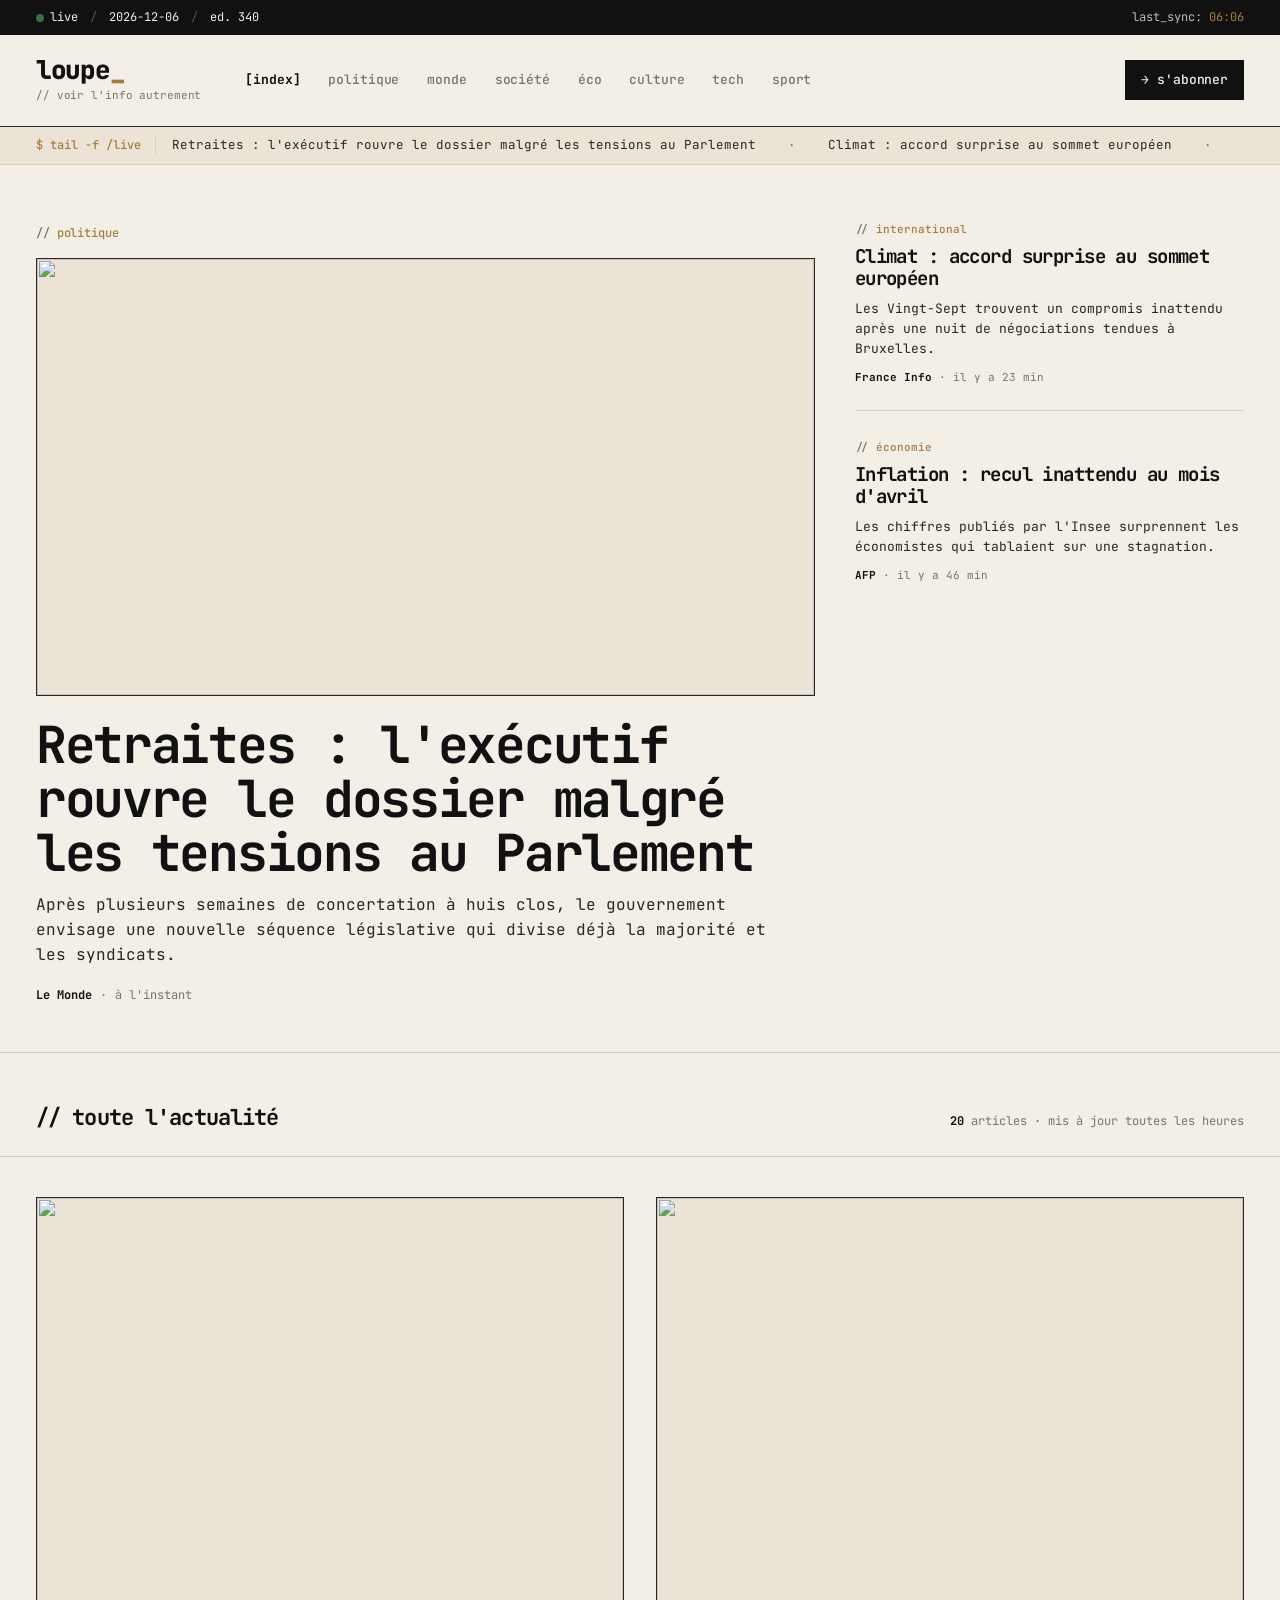
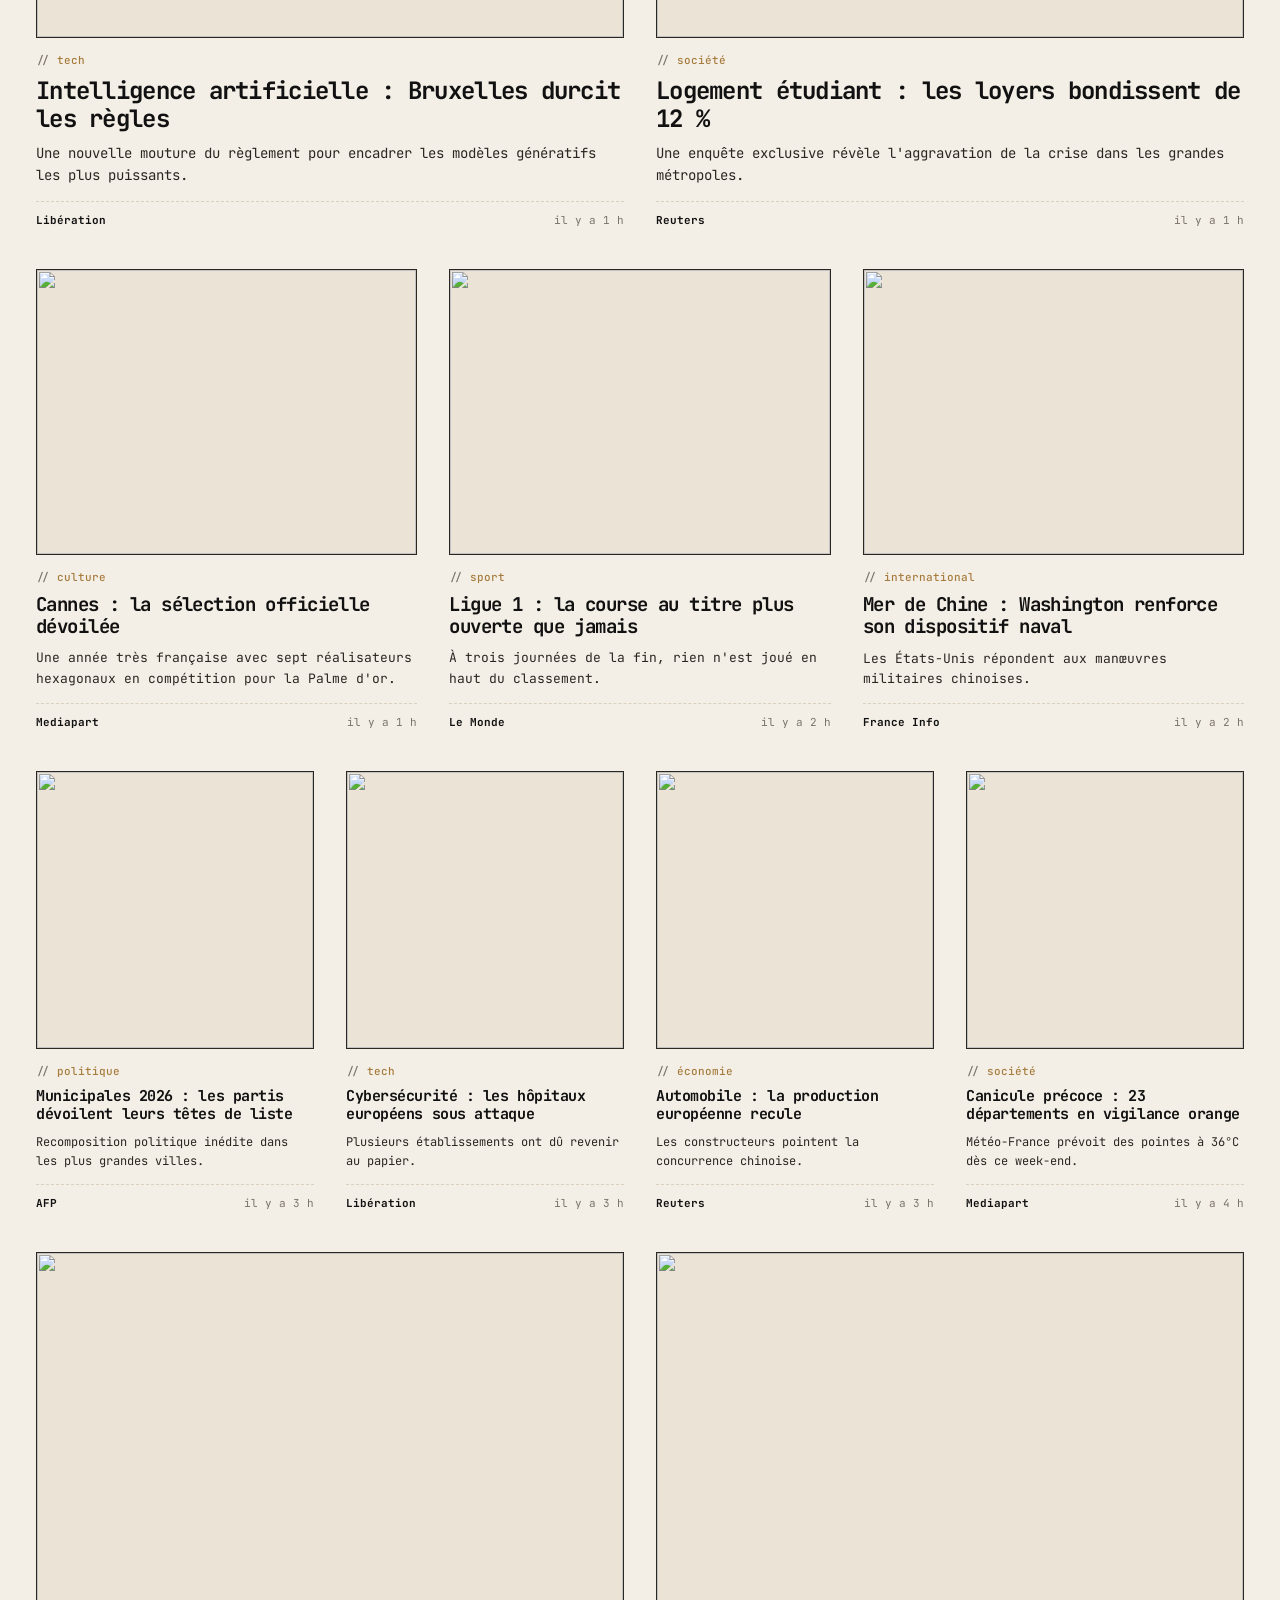
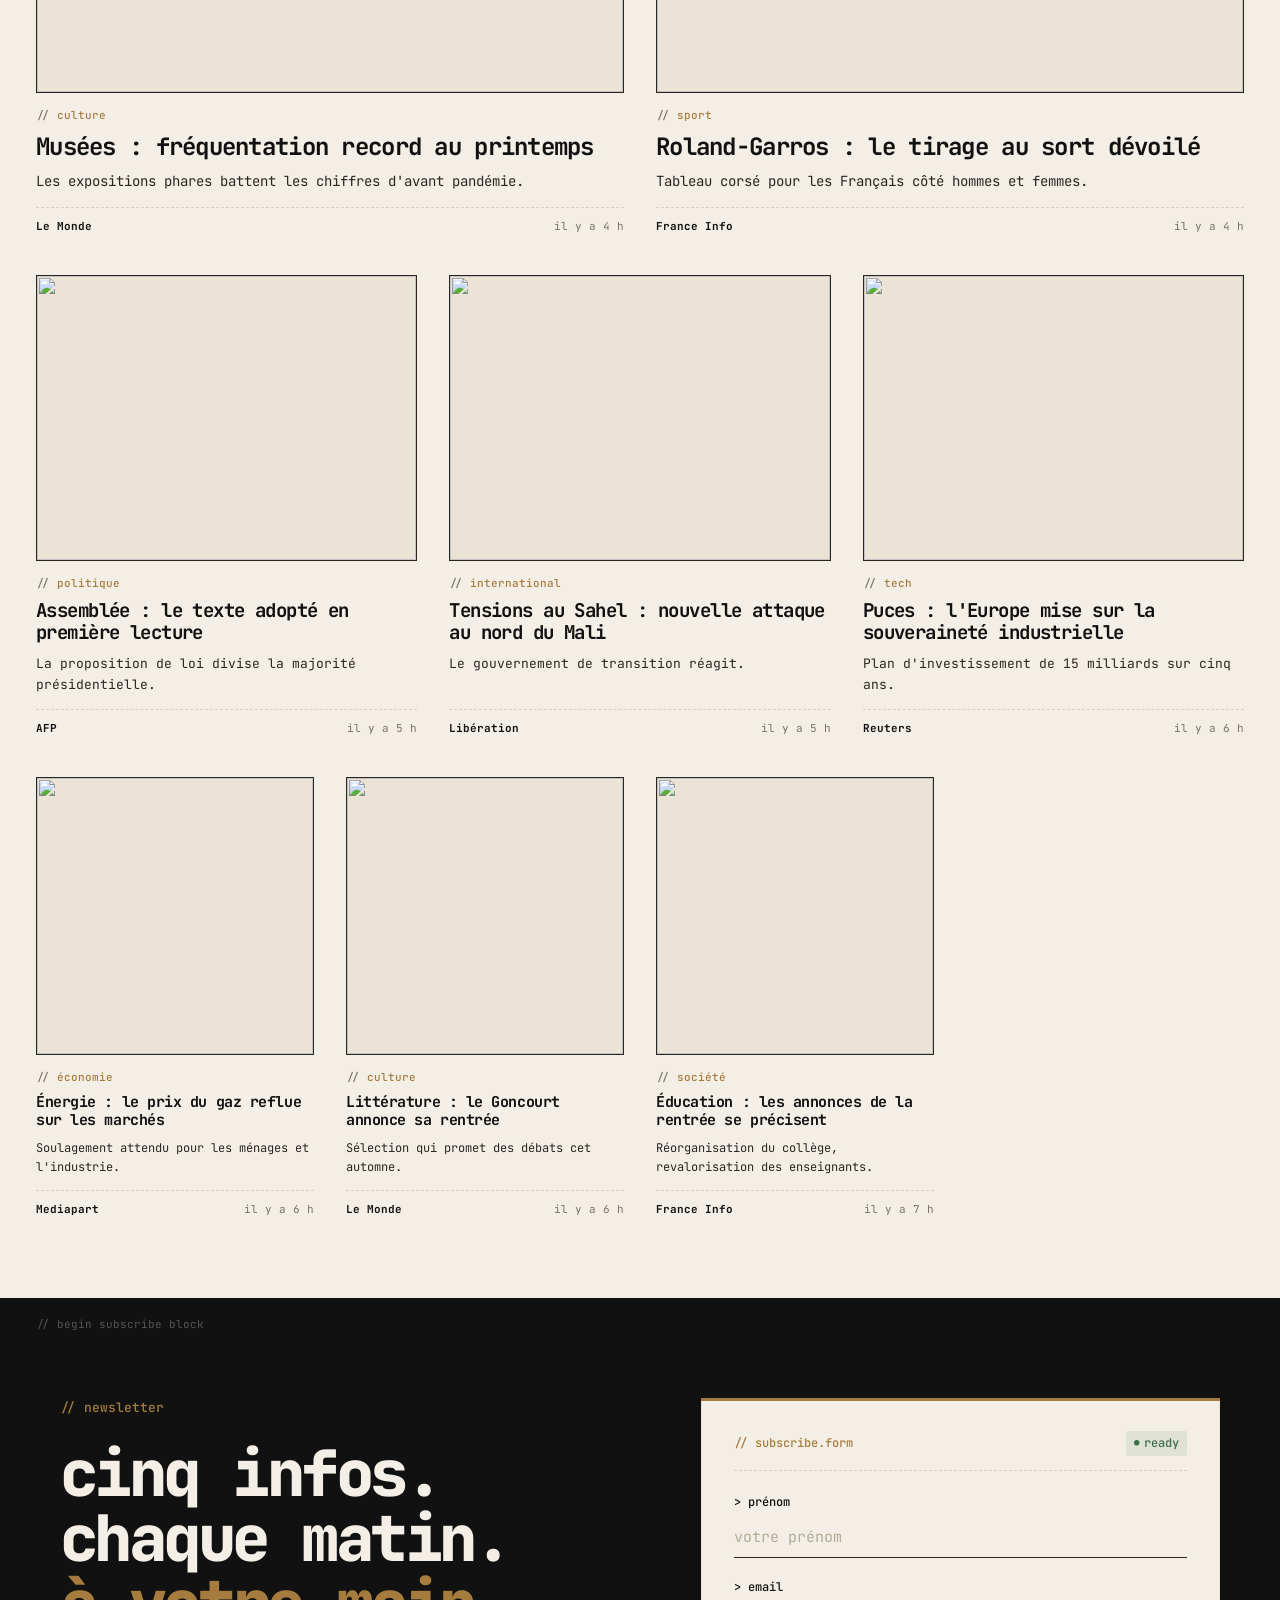
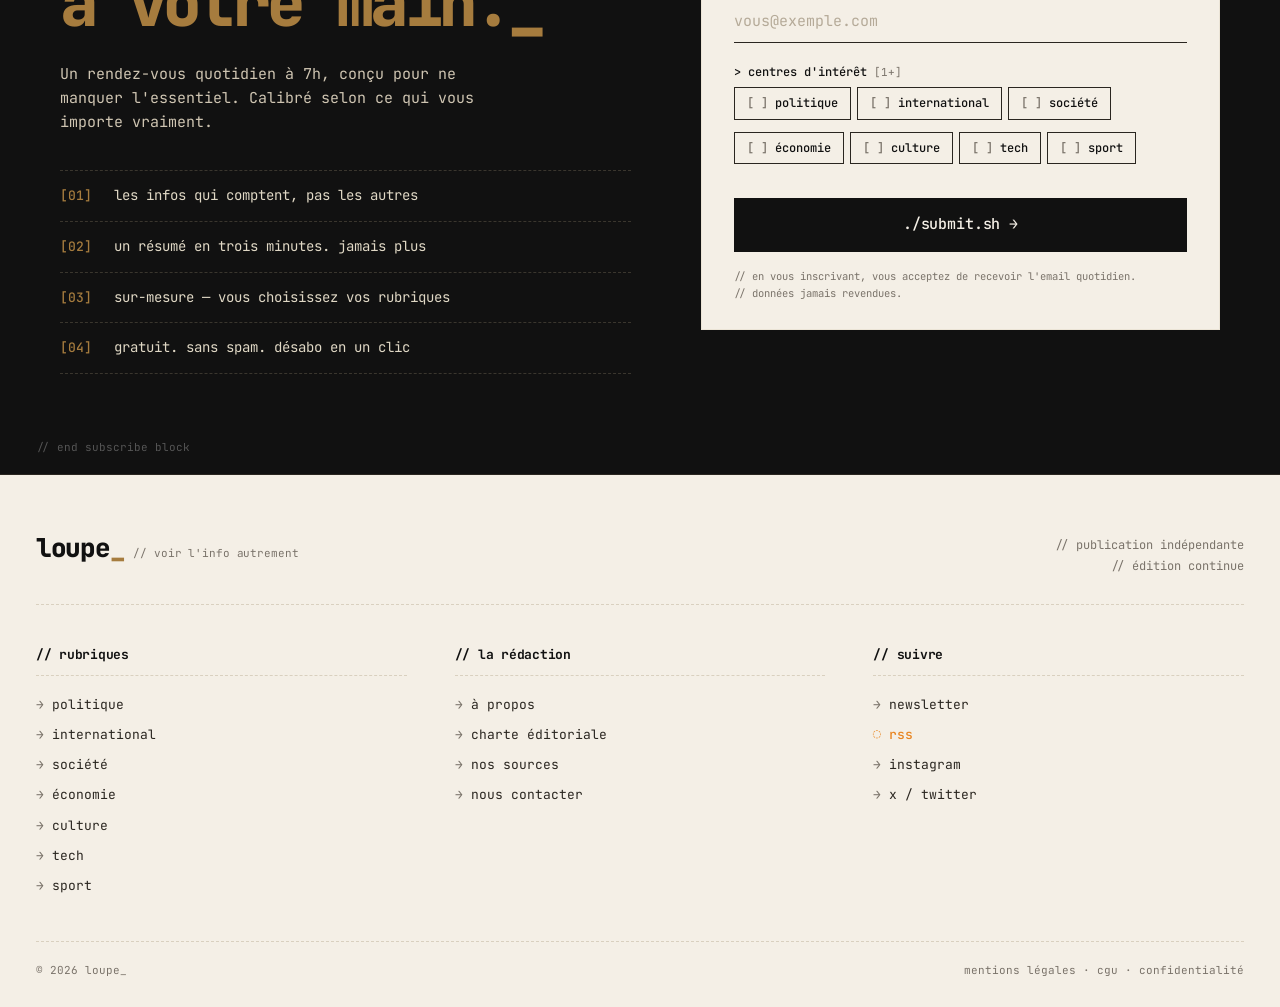
==== site/index.html @ 99483ba1 "premier commit" ====
<!DOCTYPE html>
<html lang="fr">
<head>
<meta charset="UTF-8" />
<meta name="viewport" content="width=device-width, initial-scale=1.0" />
<title>loupe — voir l'info autrement</title>
<meta name="description" content="Loupe. Voir l'info autrement. Cinq infos chaque matin à 7h." />

<link rel="preconnect" href="https://fonts.googleapis.com">
<link rel="preconnect" href="https://fonts.gstatic.com" crossorigin>
<link href="https://fonts.googleapis.com/css2?family=JetBrains+Mono:ital,wght@0,400;0,500;0,700;0,800;1,400;1,500&display=swap" rel="stylesheet">

<link rel="stylesheet" href="style.css" />
<link rel="alternate" type="application/rss+xml" title="Loupe — Flux RSS" href="feed.xml" />
</head>
<body>

<!-- ============ STATUS BAR ============ -->
<div class="status">
  <span class="status__item"><span class="dot dot--live"></span>live</span>
  <span class="status__sep">/</span>
  <span class="status__item" id="current-date">—</span>
  <span class="status__sep">/</span>
  <span class="status__item">ed. <span id="issue-num">—</span></span>
  <span class="status__spacer"></span>
  <span class="status__item status__item--mono">last_sync: <span id="last-update">—</span></span>
</div>

<!-- ============ HEADER ============ -->
<header class="nav">
  <a href="#" class="brand">
    <span class="brand__name">loupe<span class="brand__cursor">_</span></span>
    <span class="brand__tag">// voir l'info autrement</span>
  </a>
  <nav class="nav__links">
    <a href="#" class="active">[index]</a>
    <a href="#">politique</a>
    <a href="#">monde</a>
    <a href="#">société</a>
    <a href="#">éco</a>
    <a href="#">culture</a>
    <a href="#">tech</a>
    <a href="#">sport</a>
  </nav>
  <a href="#inscription" class="nav__cta">→ s'abonner</a>
</header>

<!-- ============ TICKER ============ -->
<div class="ticker">
  <span class="ticker__prompt">$ tail -f /live</span>
  <div class="ticker__wrap">
    <div class="ticker__track" id="ticker-track"></div>
  </div>
</div>

<!-- ============ HERO ============ -->
<section class="hero container" id="hero"></section>

<!-- ============ FEED ============ -->
<div class="feed-header container">
  <h2 class="feed-header__title">// toute l'actualité</h2>
  <div class="feed-header__meta">
    <span id="article-count">—</span> articles · mis à jour toutes les heures
  </div>
</div>

<main class="feed container" id="main-feed"></main>

<!-- ============ NEWSLETTER ============ -->
<section class="newsletter" id="inscription">
  <div class="newsletter__inner">
    <div class="newsletter__left">
      <div class="newsletter__rubric">// newsletter</div>
      <h2>
        <span class="newsletter__line-1">cinq infos.</span>
        <span class="newsletter__line-2">chaque matin.</span>
        <span class="newsletter__line-3">à votre main.<span class="cursor-blink">_</span></span>
      </h2>
      <p class="newsletter__lede">
        Un rendez-vous quotidien à 7h, conçu pour ne manquer l'essentiel.
        Calibré selon ce qui vous importe vraiment.
      </p>
      <ul class="newsletter__perks">
        <li><span class="perk-num">[01]</span><span>les infos qui comptent, pas les autres</span></li>
        <li><span class="perk-num">[02]</span><span>un résumé en trois minutes. jamais plus</span></li>
        <li><span class="perk-num">[03]</span><span>sur-mesure — vous choisissez vos rubriques</span></li>
        <li><span class="perk-num">[04]</span><span>gratuit. sans spam. désabo en un clic</span></li>
      </ul>
    </div>

    <form class="newsletter__form" id="signup-form">
      <div class="form__head">
        <span class="form__label">// subscribe.form</span>
        <span class="form__status">ready</span>
      </div>
      <div class="field">
        <label>&gt; prénom</label>
        <input type="text" name="firstname" required placeholder="votre prénom" maxlength="40"/>
      </div>
      <div class="field">
        <label>&gt; email</label>
        <input type="email" name="email" required placeholder="vous@exemple.com" maxlength="120"/>
      </div>
      <div class="field">
        <label>&gt; centres d'intérêt <span class="hint">[1+]</span></label>
        <div class="chips">
          <label class="chip"><input type="checkbox" name="interests" value="Politique"/><span>politique</span></label>
          <label class="chip"><input type="checkbox" name="interests" value="International"/><span>international</span></label>
          <label class="chip"><input type="checkbox" name="interests" value="Société"/><span>société</span></label>
          <label class="chip"><input type="checkbox" name="interests" value="Économie"/><span>économie</span></label>
          <label class="chip"><input type="checkbox" name="interests" value="Culture"/><span>culture</span></label>
          <label class="chip"><input type="checkbox" name="interests" value="Tech"/><span>tech</span></label>
          <label class="chip"><input type="checkbox" name="interests" value="Sport"/><span>sport</span></label>
        </div>
      </div>
      <button type="submit" class="btn-submit">./submit.sh →</button>
      <div class="newsletter__legal">
        // en vous inscrivant, vous acceptez de recevoir l'email quotidien.<br/>
        // données jamais revendues.
      </div>
      <div class="form-feedback" id="form-feedback"></div>
    </form>
  </div>
</section>

<!-- ============ FOOTER ============ -->
<footer class="footer">
  <div class="footer__top">
    <div class="footer__brand">
      <span class="brand__name">loupe<span class="brand__cursor">_</span></span>
      <span class="brand__tag">// voir l'info autrement</span>
    </div>
    <div class="footer__meta">
      <div>// publication indépendante</div>
      <div>// édition continue</div>
    </div>
  </div>
  <div class="footer__cols">
    <div>
      <h4>// rubriques</h4>
      <a href="#">politique</a>
      <a href="#">international</a>
      <a href="#">société</a>
      <a href="#">économie</a>
      <a href="#">culture</a>
      <a href="#">tech</a>
      <a href="#">sport</a>
    </div>
    <div>
      <h4>// la rédaction</h4>
      <a href="#">à propos</a>
      <a href="#">charte éditoriale</a>
      <a href="#">nos sources</a>
      <a href="#">nous contacter</a>
    </div>
    <div>
      <h4>// suivre</h4>
      <a href="#">newsletter</a>
      <a href="feed.xml" class="rss-link">rss</a>
      <a href="#">instagram</a>
      <a href="#">x / twitter</a>
    </div>
  </div>
  <div class="footer__bottom">
    <span>© 2026 loupe_</span>
    <span>mentions légales · cgu · confidentialité</span>
  </div>
</footer>

<script src="app.js"></script>
</body>
</html>
---- site/style.css ----
/* ===================================================================
   LOUPE — Stylesheet
   Tout mono. JetBrains Mono partout.
   Palette crème / encre / or préservée mais esthétique "terminal chic".
   =================================================================== */

:root {
  --cream:       #f4efe6;
  --cream-deep:  #ebe4d6;
  --ink:         #111111;
  --ink-soft:    #2a2620;
  --muted:       #7a736a;
  --line:        #d9d0bf;
  --line-strong: #2a2620;
  --gold:        #a67c3e;
  --rouge:       #8c2e2b;
  --green:       #3d6e4a;   /* status "live" */

  --f-mono: "JetBrains Mono", "Menlo", "Consolas", monospace;
}

* { box-sizing: border-box; margin: 0; padding: 0; }

html, body {
  background: var(--cream);
  color: var(--ink);
  font-family: var(--f-mono);
  font-size: 15px;
  line-height: 1.55;
  -webkit-font-smoothing: antialiased;
  overflow-x: hidden;
  font-feature-settings: "ss01", "ss02", "liga";
}

a { color: inherit; text-decoration: none; }
img { max-width: 100%; display: block; }
button { font: inherit; cursor: pointer; border: none; background: none; }
input { font: inherit; }

.container {
  max-width: 1320px;
  margin: 0 auto;
  padding: 0 36px;
}

.cursor-blink {
  display: inline-block;
  color: var(--gold);
  animation: blink 1s steps(2) infinite;
}
@keyframes blink { 50% { opacity: 0; } }

/* ============ STATUS BAR ============ */
.status {
  background: var(--ink);
  color: var(--cream);
  font-size: 12px;
  font-weight: 400;
  padding: 8px 36px;
  display: flex;
  align-items: center;
  gap: 12px;
  max-width: 1320px;
  margin: 0 auto;
}
.status__item { color: var(--cream); }
.status__item--mono { color: #bcbcbc; }
.status__item--mono span { color: var(--gold); }
.status__sep { color: #555; }
.status__spacer { flex: 1; }
.dot {
  display: inline-block;
  width: 8px;
  height: 8px;
  border-radius: 50%;
  margin-right: 6px;
  vertical-align: middle;
}
.dot--live {
  background: var(--green);
  animation: pulse 1.6s infinite;
}
@keyframes pulse {
  0%, 100% { box-shadow: 0 0 0 0 rgba(61, 110, 74, 0.7); }
  50%      { box-shadow: 0 0 0 5px rgba(61, 110, 74, 0); }
}

/* ============ NAV ============ */
.nav {
  max-width: 1320px;
  margin: 0 auto;
  padding: 22px 36px;
  display: flex;
  align-items: center;
  gap: 32px;
  border-bottom: 1px solid var(--line-strong);
}

.brand {
  display: inline-flex;
  flex-direction: column;
  flex-shrink: 0;
}
.brand__name {
  font-size: 26px;
  font-weight: 800;
  letter-spacing: -0.05em;
  color: var(--ink);
  line-height: 1;
}
.brand__cursor {
  color: var(--gold);
  font-weight: 800;
  animation: blink 1s steps(2) infinite;
}
.brand__tag {
  font-size: 11px;
  color: var(--muted);
  font-weight: 400;
  margin-top: 4px;
  letter-spacing: -0.01em;
}

.nav__links {
  display: flex;
  gap: 4px;
  flex: 1;
  overflow-x: auto;
  scrollbar-width: none;
}
.nav__links::-webkit-scrollbar { display: none; }
.nav__links a {
  padding: 8px 12px;
  font-size: 13px;
  font-weight: 500;
  color: var(--muted);
  white-space: nowrap;
  letter-spacing: -0.01em;
  transition: all 0.12s;
}
.nav__links a:hover { color: var(--ink); background: var(--cream-deep); }
.nav__links a.active { color: var(--ink); font-weight: 700; }

.nav__cta {
  background: var(--ink);
  color: var(--cream) !important;
  padding: 10px 16px;
  font-size: 13px;
  font-weight: 500;
  letter-spacing: -0.01em;
  transition: all 0.15s;
  flex-shrink: 0;
}
.nav__cta:hover { background: var(--gold); }

/* ============ TICKER ============ */
.ticker {
  background: var(--cream-deep);
  border-bottom: 1px solid var(--line);
  max-width: 1320px;
  margin: 0 auto;
  padding: 0 36px;
  height: 38px;
  display: flex;
  align-items: center;
  gap: 16px;
  overflow: hidden;
}
.ticker__prompt {
  font-size: 12px;
  color: var(--gold);
  flex-shrink: 0;
  padding-right: 14px;
  border-right: 1px solid var(--line);
  font-weight: 500;
}
.ticker__wrap { flex: 1; overflow: hidden; }
.ticker__track {
  display: flex;
  gap: 32px;
  white-space: nowrap;
  animation: scroll 75s linear infinite;
  font-size: 12.5px;
  color: var(--ink-soft);
}
.ticker__track span { flex-shrink: 0; }
.ticker__track span + span::before {
  content: "·";
  margin-right: 32px;
  color: var(--gold);
}
@keyframes scroll {
  from { transform: translateX(0); }
  to   { transform: translateX(-50%); }
}

/* ============ HERO ============ */
.hero {
  padding: 56px 36px 48px;
  display: grid;
  grid-template-columns: 2fr 1fr;
  gap: 40px;
  border-bottom: 1px solid var(--line);
}

.hero__main { cursor: pointer; }
.hero__main:hover .hero__main-title { color: var(--gold); }
.hero__main:hover .hero__main-img { transform: scale(1.01); }

.hero__main-cat {
  display: inline-block;
  font-size: 12px;
  font-weight: 500;
  color: var(--gold);
  margin-bottom: 16px;
  letter-spacing: -0.01em;
}
.hero__main-cat::before { content: "// "; color: var(--muted); }

.hero__main-img-wrap {
  overflow: hidden;
  margin-bottom: 22px;
  background: var(--cream-deep);
  aspect-ratio: 16/9;
  border: 1px solid var(--line-strong);
}
.hero__main-img {
  width: 100%; height: 100%;
  object-fit: cover;
  transition: transform 0.5s ease;
  filter: contrast(1.02);
}
.hero__main-title {
  font-size: clamp(30px, 4vw, 52px);
  font-weight: 700;
  line-height: 1.05;
  letter-spacing: -0.045em;
  color: var(--ink);
  margin-bottom: 14px;
  transition: color 0.2s;
}
.hero__main-sum {
  font-size: 16px;
  font-weight: 400;
  line-height: 1.55;
  color: var(--ink-soft);
  max-width: 740px;
}
.hero__main-meta {
  margin-top: 18px;
  font-size: 12px;
  color: var(--muted);
  font-weight: 400;
}
.hero__main-meta .src { color: var(--ink); font-weight: 700; }
.hero__main-meta .sep { margin: 0 8px; color: var(--gold); }

.hero__side { display: flex; flex-direction: column; gap: 28px; }
.hero__side-item {
  cursor: pointer;
  padding-bottom: 24px;
  border-bottom: 1px solid var(--line);
}
.hero__side-item:last-child { border-bottom: none; padding-bottom: 0; }
.hero__side-item:hover .hero__side-title { color: var(--gold); }

.hero__side-cat {
  font-size: 11px;
  color: var(--gold);
  margin-bottom: 8px;
  font-weight: 500;
}
.hero__side-cat::before { content: "// "; color: var(--muted); }
.hero__side-title {
  font-size: 19px;
  font-weight: 700;
  line-height: 1.18;
  letter-spacing: -0.03em;
  margin-bottom: 8px;
  transition: color 0.15s;
}
.hero__side-sum {
  font-size: 13px;
  color: var(--ink-soft);
  line-height: 1.55;
}
.hero__side-meta {
  margin-top: 10px;
  font-size: 11px;
  color: var(--muted);
}
.hero__side-meta .src { color: var(--ink); font-weight: 700; }

/* ============ FEED HEADER ============ */
.feed-header {
  padding: 48px 36px 20px;
  display: flex;
  justify-content: space-between;
  align-items: baseline;
  border-bottom: 1px solid var(--line);
}
.feed-header__title {
  font-size: 22px;
  font-weight: 700;
  letter-spacing: -0.04em;
  color: var(--ink);
}
.feed-header__meta {
  font-size: 12px;
  color: var(--muted);
}
.feed-header__meta span { color: var(--ink); font-weight: 700; }

/* ============ FEED ============ */
.feed {
  padding: 40px 36px 80px;
  display: grid;
  grid-template-columns: repeat(12, 1fr);
  gap: 40px 32px;
}

.card {
  cursor: pointer;
  display: flex;
  flex-direction: column;
}
.card:hover .card__title { color: var(--gold); }
.card:hover .card__img { transform: scale(1.015); }

.card__img-wrap {
  overflow: hidden;
  background: var(--cream-deep);
  margin-bottom: 14px;
  aspect-ratio: 4/3;
  border: 1px solid var(--line-strong);
}
.card__img {
  width: 100%; height: 100%;
  object-fit: cover;
  transition: transform 0.5s ease;
  filter: contrast(1.02);
}

.card__cat {
  display: inline-block;
  font-size: 11px;
  color: var(--gold);
  margin-bottom: 8px;
  font-weight: 500;
}
.card__cat::before { content: "// "; color: var(--muted); }

.card__title {
  font-size: 19px;
  font-weight: 700;
  line-height: 1.18;
  letter-spacing: -0.03em;
  color: var(--ink);
  margin-bottom: 10px;
  transition: color 0.15s;
}
.card__sum {
  font-size: 13px;
  color: var(--ink-soft);
  line-height: 1.55;
  flex: 1;
}
.card__meta {
  margin-top: 14px;
  padding-top: 10px;
  border-top: 1px dashed var(--line);
  font-size: 11px;
  color: var(--muted);
  display: flex;
  justify-content: space-between;
}
.card__meta .src { color: var(--ink); font-weight: 700; }

.card--l { grid-column: span 6; }
.card--l .card__title { font-size: 24px; }
.card--l .card__sum { font-size: 14px; }

.card--m { grid-column: span 4; }

.card--s { grid-column: span 3; }
.card--s .card__img-wrap { aspect-ratio: 1/1; }
.card--s .card__title { font-size: 15px; }
.card--s .card__sum { font-size: 12px; }

/* ============ NEWSLETTER ============ */
.newsletter {
  background: var(--ink);
  color: var(--cream);
  padding: 100px 36px;
  position: relative;
}
.newsletter::before {
  content: "// begin subscribe block";
  position: absolute;
  top: 18px;
  left: 36px;
  font-size: 11px;
  color: #555;
}
.newsletter::after {
  content: "// end subscribe block";
  position: absolute;
  bottom: 18px;
  left: 36px;
  font-size: 11px;
  color: #555;
}

.newsletter__inner {
  max-width: 1160px;
  margin: 0 auto;
  display: grid;
  grid-template-columns: 1.1fr 1fr;
  gap: 70px;
  align-items: start;
}

.newsletter__rubric {
  font-size: 13px;
  color: var(--gold);
  margin-bottom: 22px;
  font-weight: 500;
}
.newsletter__left h2 {
  font-size: clamp(44px, 5vw, 68px);
  font-weight: 800;
  line-height: 1.02;
  letter-spacing: -0.055em;
  margin-bottom: 26px;
}
.newsletter__line-1 { display: block; color: var(--cream); }
.newsletter__line-2 { display: block; color: var(--cream); }
.newsletter__line-3 { display: block; color: var(--gold); }

.newsletter__lede {
  font-size: 15px;
  color: #cfc5b2;
  line-height: 1.6;
  margin-bottom: 36px;
  max-width: 460px;
}
.newsletter__perks {
  list-style: none;
  border-top: 1px dashed #3a362e;
}
.newsletter__perks li {
  padding: 14px 0;
  border-bottom: 1px dashed #3a362e;
  display: flex;
  align-items: baseline;
  gap: 16px;
  font-size: 14px;
  color: #e0d8c5;
}
.perk-num {
  font-size: 13px;
  color: var(--gold);
  font-weight: 500;
  flex-shrink: 0;
  min-width: 38px;
}

/* FORM */
.newsletter__form {
  background: var(--cream);
  color: var(--ink);
  padding: 32px 32px 28px;
  position: relative;
  border: 1px solid var(--cream-deep);
}
.newsletter__form::before {
  content: "";
  position: absolute;
  top: -1px; left: -1px; right: -1px;
  height: 3px;
  background: var(--gold);
}

.form__head {
  display: flex;
  justify-content: space-between;
  align-items: center;
  padding-bottom: 14px;
  margin-bottom: 22px;
  border-bottom: 1px dashed var(--line);
  font-size: 12px;
}
.form__label { color: var(--gold); font-weight: 500; }
.form__status {
  color: var(--green);
  font-weight: 500;
  background: rgba(61, 110, 74, 0.1);
  padding: 3px 8px;
  border-radius: 2px;
}
.form__status::before {
  content: "●";
  margin-right: 5px;
  font-size: 9px;
  vertical-align: middle;
}

.field { margin-bottom: 20px; }
.field label {
  display: block;
  font-size: 12px;
  font-weight: 500;
  color: var(--ink);
  margin-bottom: 6px;
}
.field .hint {
  color: var(--muted);
  font-weight: 400;
  font-size: 11px;
}
.field input[type="text"],
.field input[type="email"] {
  width: 100%;
  background: transparent;
  color: var(--ink);
  border: none;
  border-bottom: 1px solid var(--line-strong);
  padding: 8px 0;
  font-size: 15px;
  font-family: var(--f-mono);
  font-weight: 500;
  transition: border-color 0.15s;
}
.field input:focus {
  outline: none;
  border-bottom-color: var(--gold);
}
.field input::placeholder { color: #b5aa98; font-weight: 400; }

.chips {
  display: flex;
  flex-wrap: wrap;
  gap: 6px;
}
.chip {
  position: relative;
  cursor: pointer;
}
.chip input {
  position: absolute;
  opacity: 0;
  pointer-events: none;
}
.chip span {
  display: inline-block;
  padding: 6px 12px;
  border: 1px solid var(--line-strong);
  background: transparent;
  color: var(--ink);
  font-size: 12px;
  font-weight: 500;
  transition: all 0.12s;
  font-family: var(--f-mono);
}
.chip span::before { content: "[ ] "; color: var(--muted); }
.chip:hover span { background: var(--cream-deep); }
.chip input:checked + span {
  background: var(--ink);
  color: var(--cream);
  border-color: var(--ink);
}
.chip input:checked + span::before { content: "[x] "; color: var(--gold); }

.btn-submit {
  width: 100%;
  background: var(--ink);
  color: var(--cream);
  font-family: var(--f-mono);
  font-size: 15px;
  font-weight: 500;
  padding: 14px;
  border: 1px solid var(--ink);
  margin-top: 8px;
  transition: all 0.2s;
  letter-spacing: -0.01em;
}
.btn-submit:hover {
  background: var(--gold);
  color: var(--ink);
  border-color: var(--gold);
}
.btn-submit:disabled { opacity: 0.5; cursor: not-allowed; }

.newsletter__legal {
  margin-top: 16px;
  font-size: 10.5px;
  color: var(--muted);
  line-height: 1.6;
}

.form-feedback {
  margin-top: 14px;
  padding: 12px 14px;
  font-size: 13px;
  font-weight: 500;
  display: none;
  border-left: 3px solid;
}
.form-feedback.success {
  display: block;
  background: var(--cream-deep);
  border-left-color: var(--green);
  color: var(--ink);
}
.form-feedback.success::before { content: "[ok] "; color: var(--green); font-weight: 700; }
.form-feedback.error {
  display: block;
  background: #f5e3e0;
  border-left-color: var(--rouge);
  color: var(--rouge);
}
.form-feedback.error::before { content: "[err] "; font-weight: 700; }

/* ============ FOOTER ============ */
.footer {
  background: var(--cream);
  color: var(--ink);
  padding: 60px 36px 28px;
  border-top: 1px solid var(--line-strong);
}
.footer__top {
  max-width: 1320px;
  margin: 0 auto 40px;
  display: flex;
  justify-content: space-between;
  align-items: flex-start;
  gap: 24px;
  padding-bottom: 28px;
  border-bottom: 1px dashed var(--line);
}
.footer__meta {
  font-size: 12px;
  color: var(--muted);
  text-align: right;
  line-height: 1.7;
}

.footer__cols {
  max-width: 1320px;
  margin: 0 auto 40px;
  display: grid;
  grid-template-columns: repeat(3, 1fr);
  gap: 48px;
}
.footer__cols h4 {
  font-size: 13px;
  font-weight: 700;
  letter-spacing: -0.02em;
  color: var(--ink);
  margin-bottom: 14px;
  padding-bottom: 10px;
  border-bottom: 1px dashed var(--line);
}
.footer__cols a {
  display: block;
  padding: 5px 0;
  font-size: 13px;
  color: var(--ink-soft);
}
.footer__cols a::before { content: "→ "; color: var(--muted); }
.footer__cols a:hover { color: var(--gold); }
.footer__cols a:hover::before { color: var(--gold); }

/* RSS link — accent orange subtil */
.footer__cols a.rss-link {
  color: #e88521;
  font-weight: 500;
}
.footer__cols a.rss-link::before {
  content: "◌ ";
  color: #e88521;
}
.footer__cols a.rss-link:hover { color: #c96a12; }
.footer__cols a.rss-link:hover::before { color: #c96a12; }

.footer__bottom {
  max-width: 1320px;
  margin: 0 auto;
  padding-top: 20px;
  border-top: 1px dashed var(--line);
  display: flex;
  justify-content: space-between;
  font-size: 11px;
  color: var(--muted);
}

/* ============ RESPONSIVE ============ */
@media (max-width: 1024px) {
  .hero { grid-template-columns: 1fr; gap: 36px; }
  .card--l { grid-column: span 12; }
  .card--m { grid-column: span 6; }
  .card--s { grid-column: span 6; }
  .newsletter__inner { grid-template-columns: 1fr; gap: 44px; }
}

@media (max-width: 640px) {
  .container, .status, .nav, .ticker, .feed-header,
  .feed, .footer { padding-left: 20px; padding-right: 20px; }
  .status { flex-wrap: wrap; gap: 6px; font-size: 11px; }
  .status__sep { display: none; }
  .status__spacer { display: none; }
  .nav { flex-wrap: wrap; gap: 16px; }
  .nav__links { order: 3; width: 100%; }
  .nav__cta { order: 2; margin-left: auto; }
  .brand__tag { font-size: 10px; }
  .hero { padding: 40px 20px 32px; }
  .feed { padding: 28px 20px 48px; gap: 32px 20px; }
  .card--m, .card--s { grid-column: span 12; }
  .card--s .card__img-wrap { aspect-ratio: 16/10; }
  .newsletter { padding: 70px 20px; }
  .newsletter__form { padding: 24px 20px 20px; }
  .footer__top { flex-direction: column; align-items: flex-start; }
  .footer__meta { text-align: left; }
  .footer__cols { grid-template-columns: 1fr; gap: 28px; }
  .footer__bottom { flex-direction: column; gap: 8px; }
}
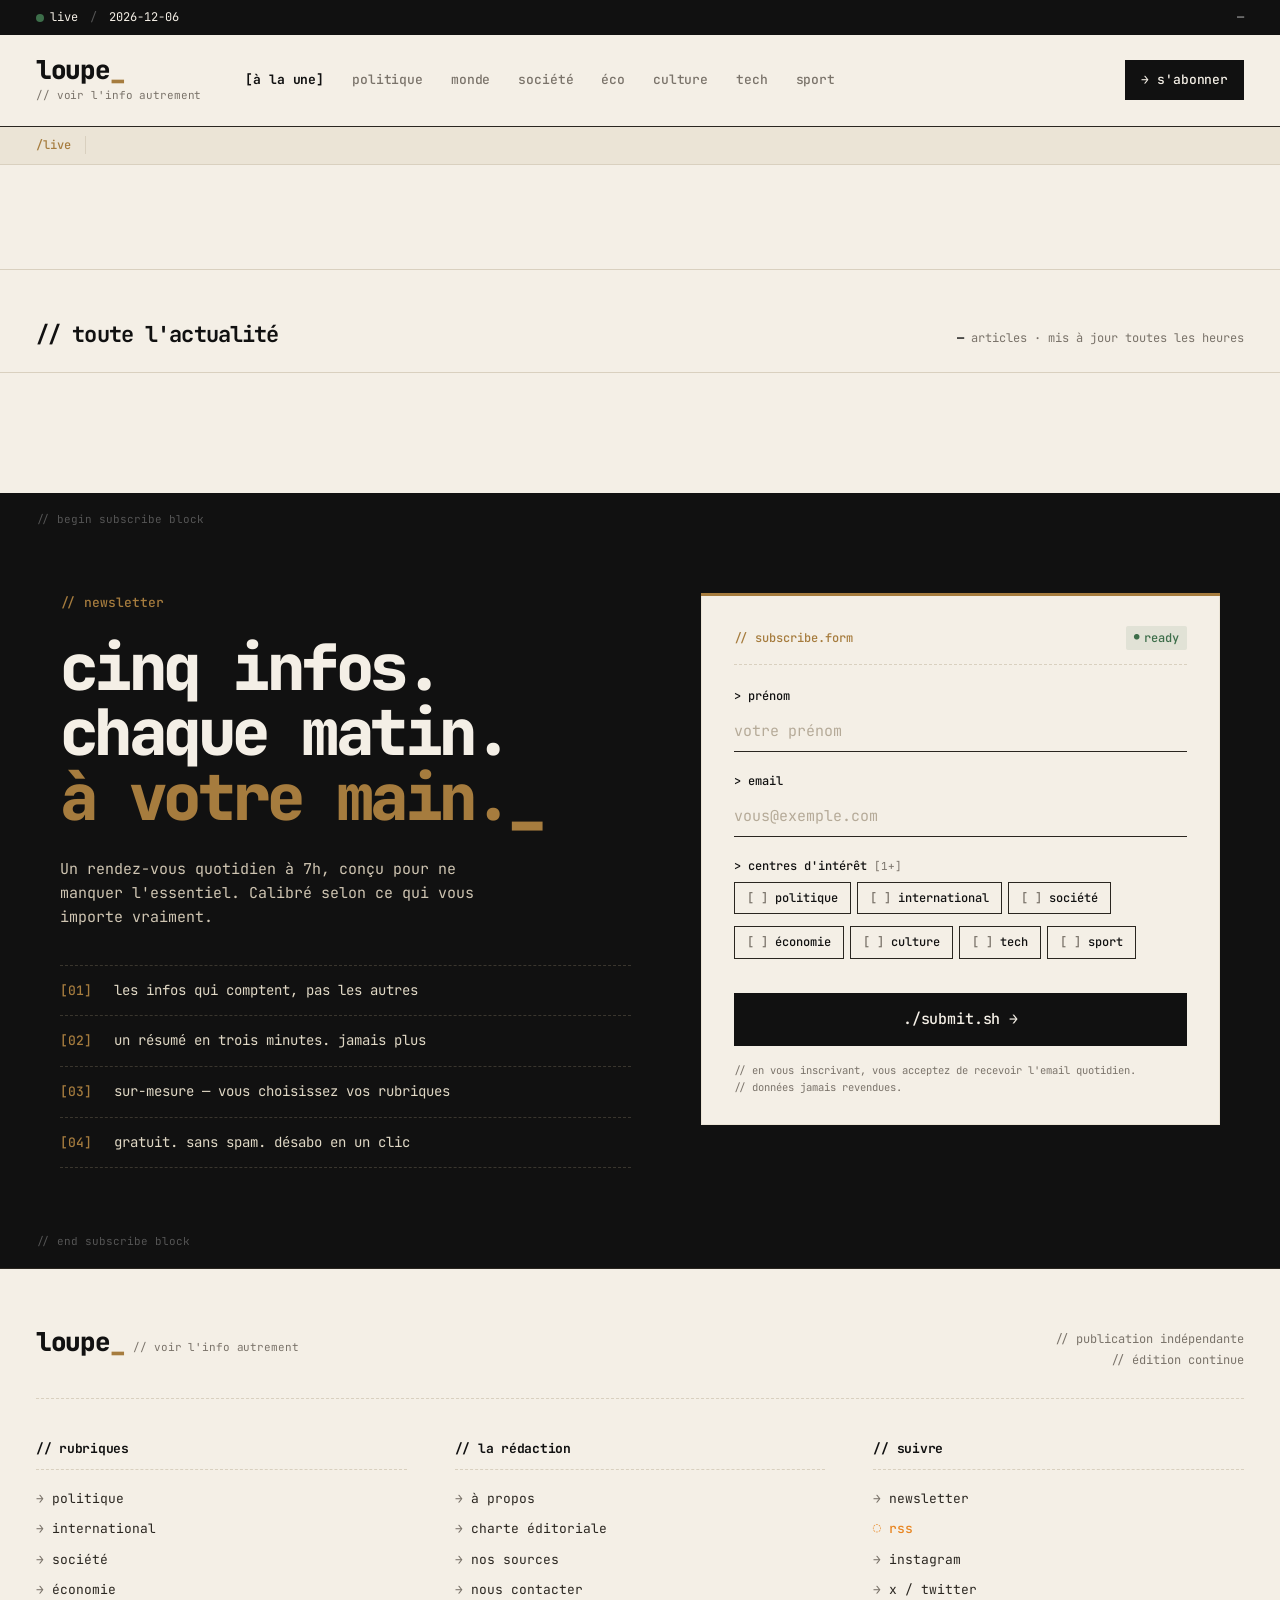
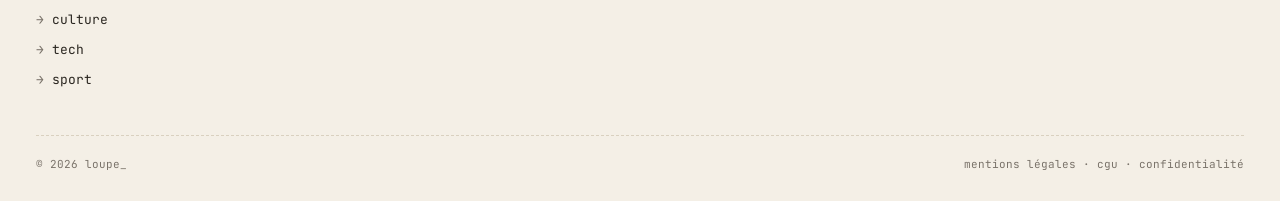
==== commit e66774ae: "Rename status to index.html" ====
--- a/site/index.html
+++ b/site/index.html
@@ -20,10 +20,8 @@
   <span class="status__item"><span class="dot dot--live"></span>live</span>
   <span class="status__sep">/</span>
   <span class="status__item" id="current-date">—</span>
-  <span class="status__sep">/</span>
-  <span class="status__item">ed. <span id="issue-num">—</span></span>
   <span class="status__spacer"></span>
-  <span class="status__item status__item--mono">last_sync: <span id="last-update">—</span></span>
+  <span class="status__item status__item--mono" id="current-time">—</span>
 </div>
 
 <!-- ============ HEADER ============ -->
@@ -33,7 +31,7 @@
     <span class="brand__tag">// voir l'info autrement</span>
   </a>
   <nav class="nav__links">
-    <a href="#" class="active">[index]</a>
+    <a href="#" class="active">[à la une]</a>
     <a href="#">politique</a>
     <a href="#">monde</a>
     <a href="#">société</a>
@@ -47,7 +45,7 @@
 
 <!-- ============ TICKER ============ -->
 <div class="ticker">
-  <span class="ticker__prompt">$ tail -f /live</span>
+  <span class="ticker__prompt">/live</span>
   <div class="ticker__wrap">
     <div class="ticker__track" id="ticker-track"></div>
   </div>
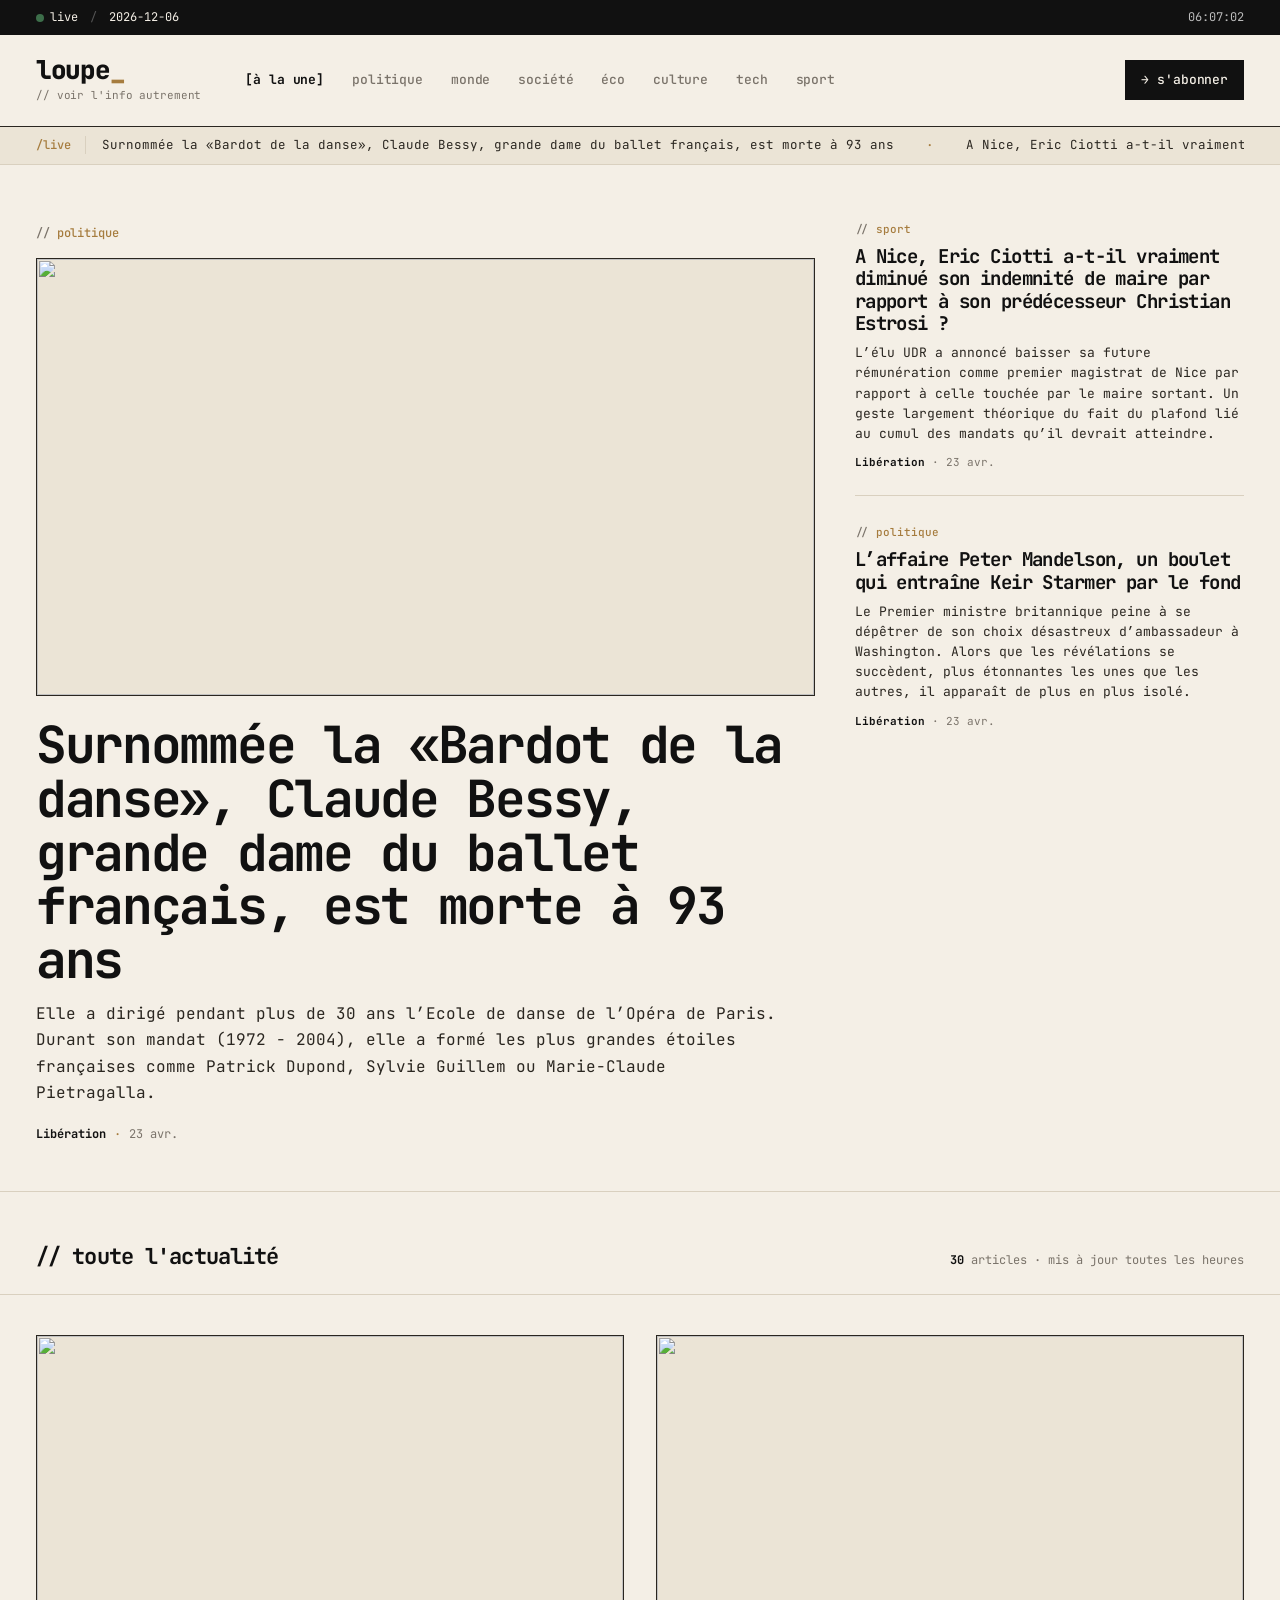
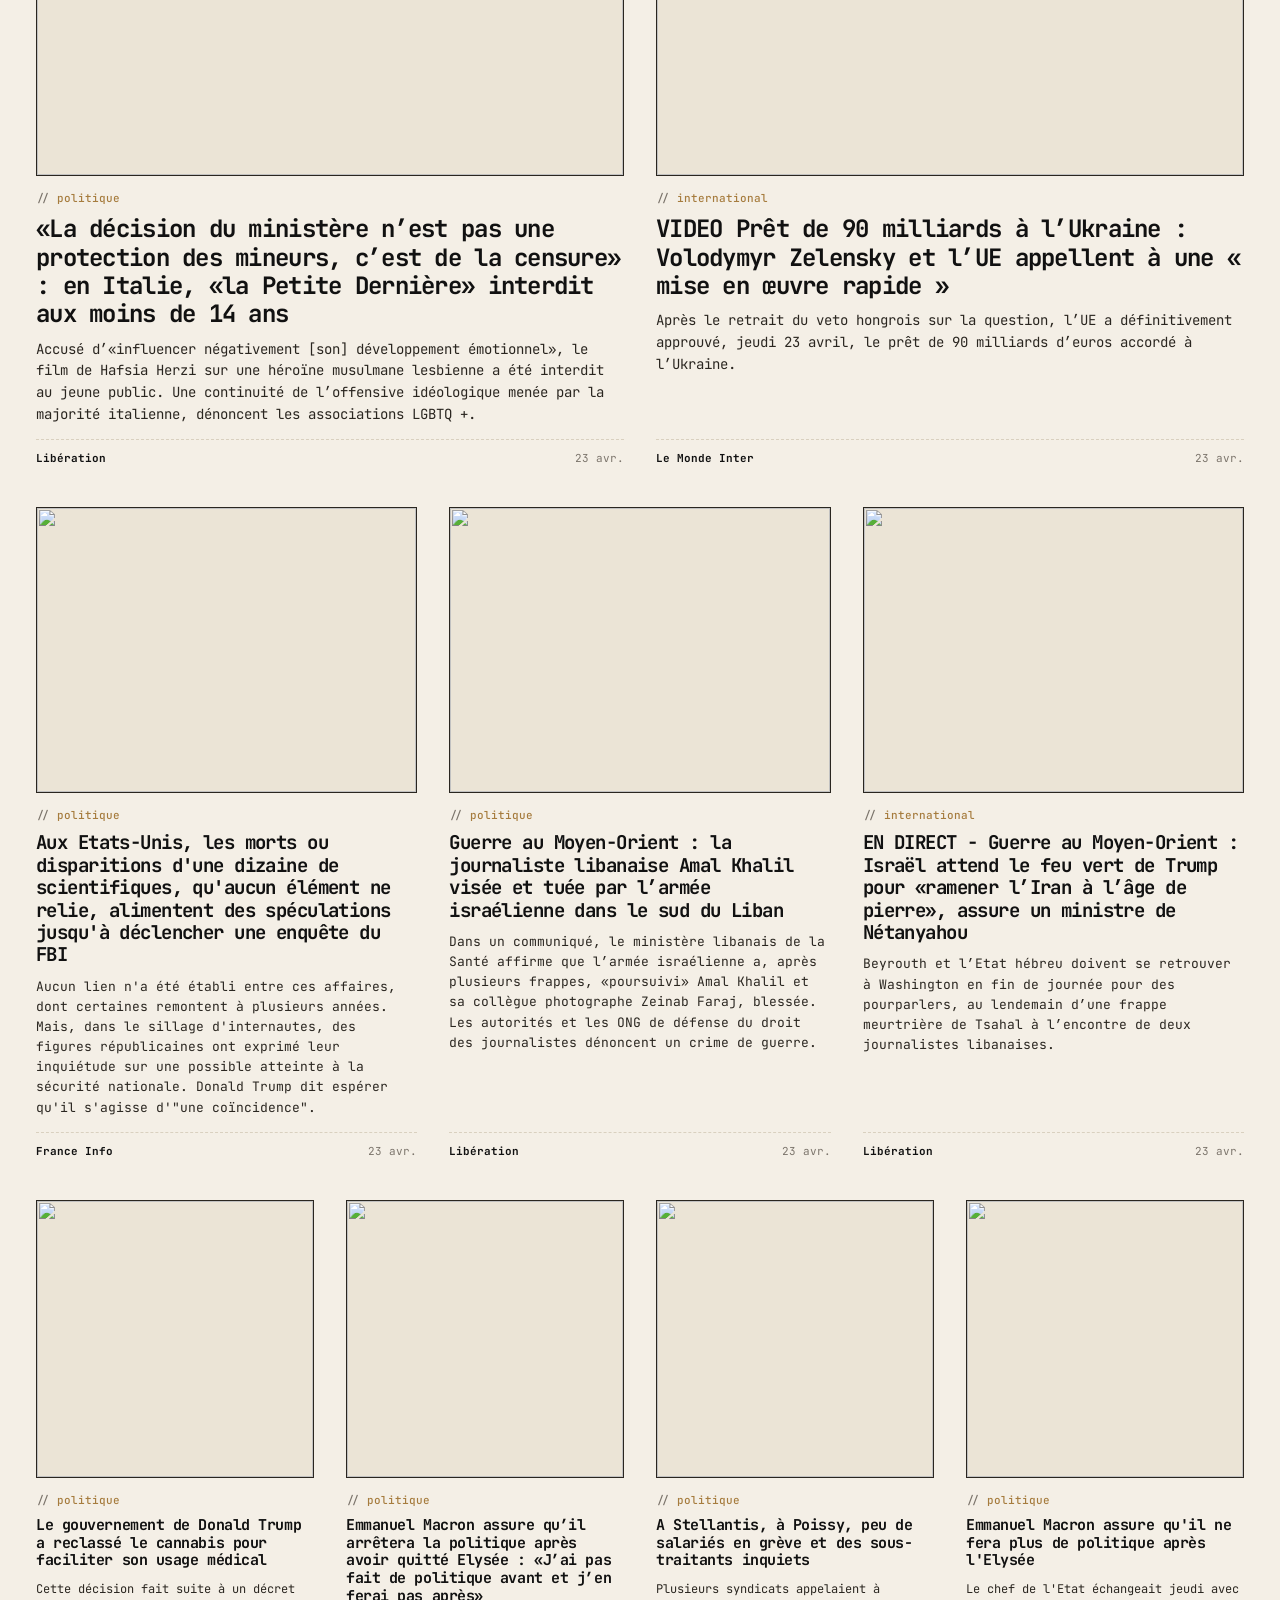
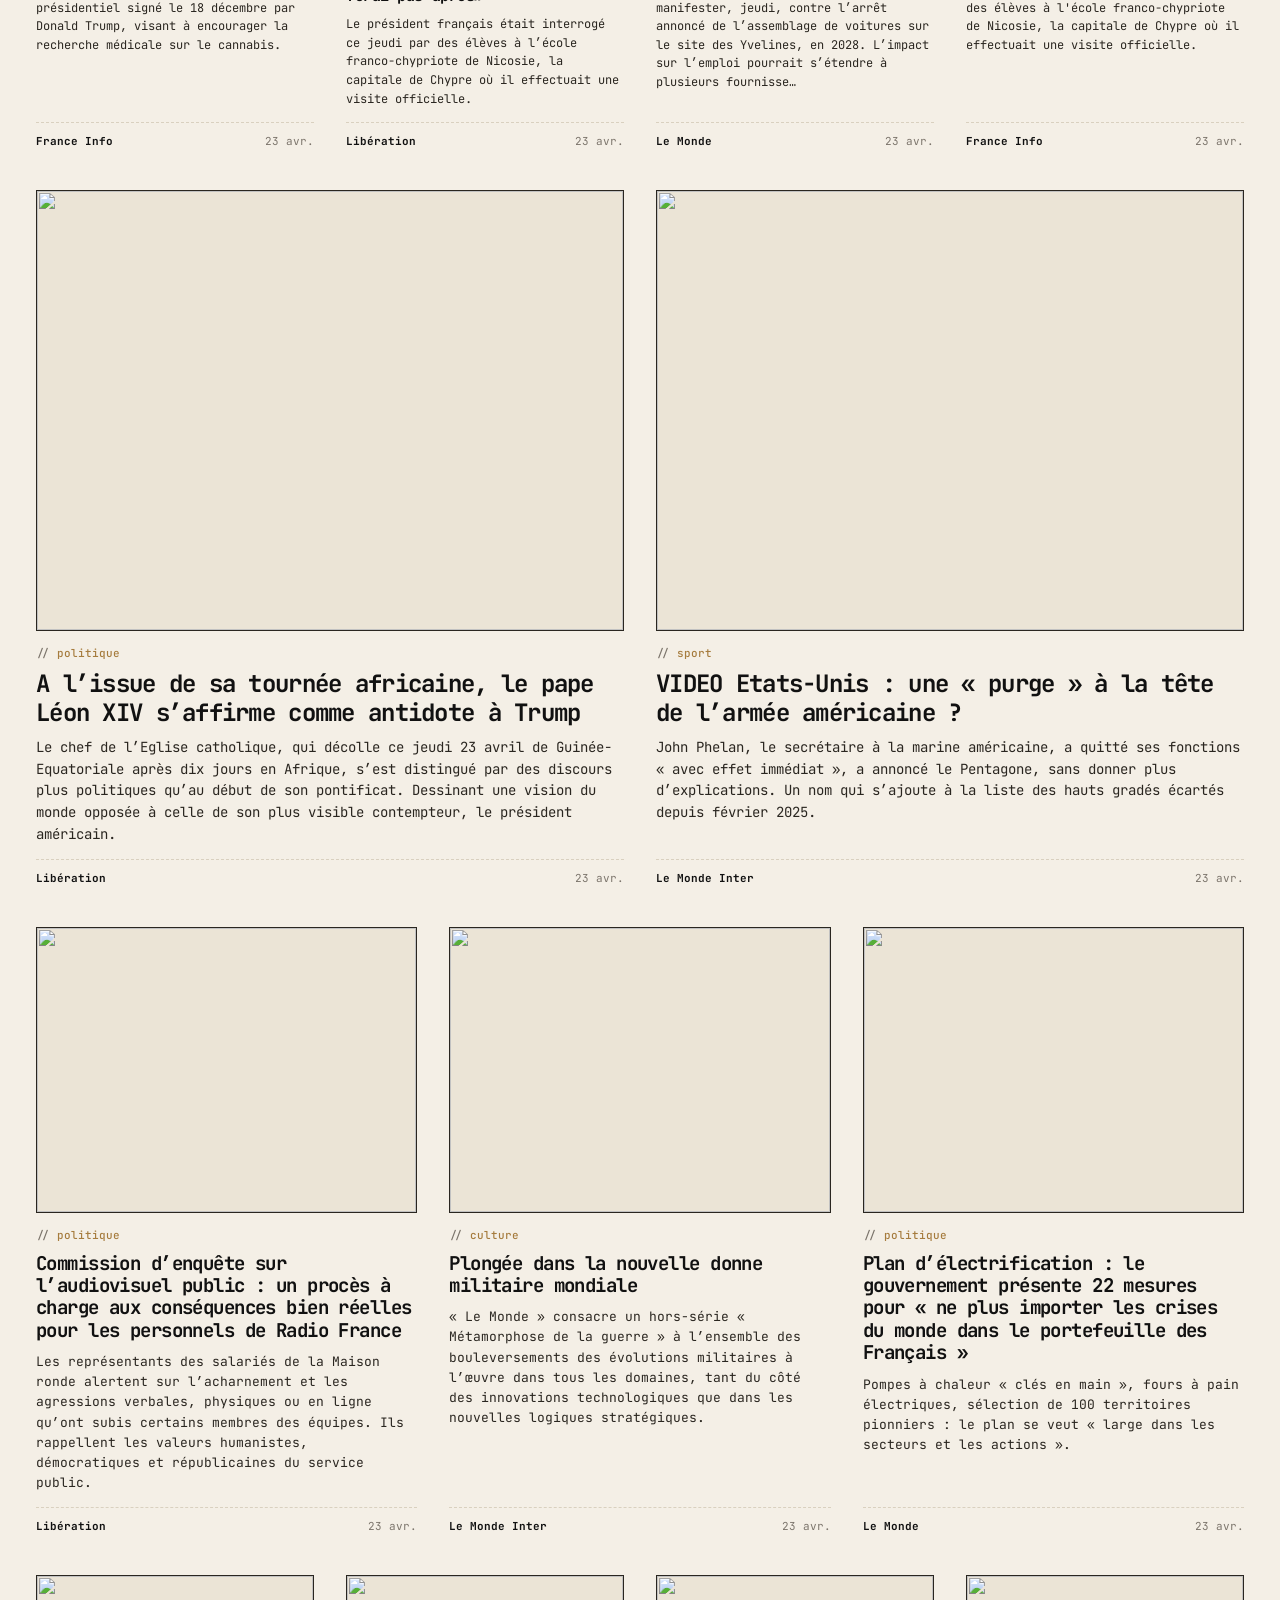
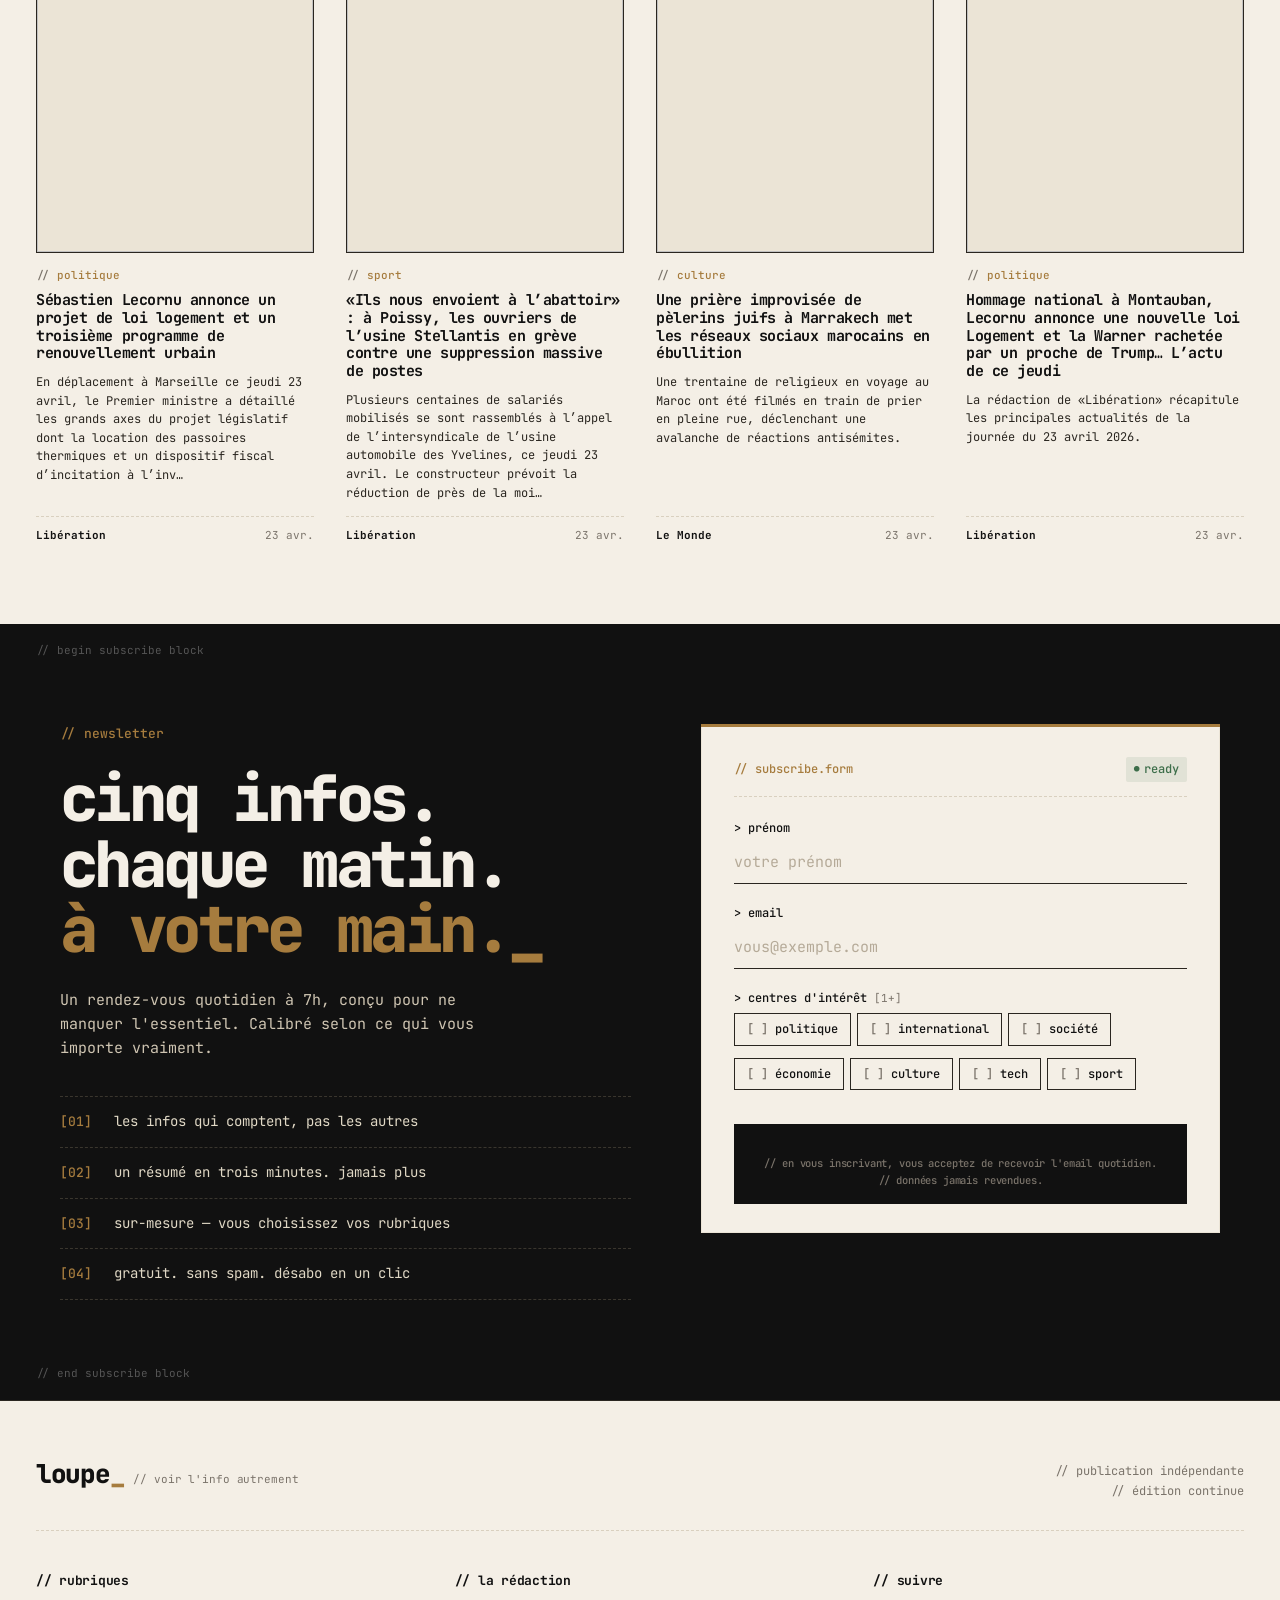
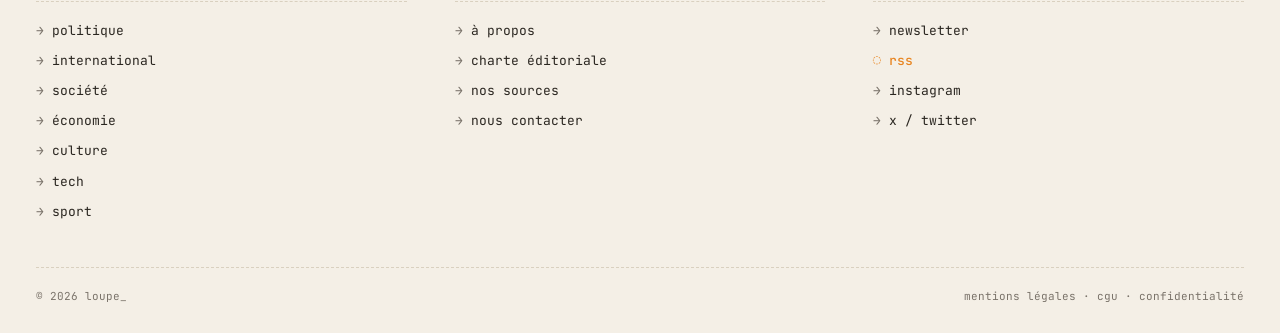
==== commit e11c6a47: "Update index.html" ====
--- a/site/index.html
+++ b/site/index.html
@@ -111,7 +111,7 @@
           <label class="chip"><input type="checkbox" name="interests" value="Sport"/><span>sport</span></label>
         </div>
       </div>
-      <button type="submit" class="btn-submit">./submit.sh →</button>
+      <button type="submit" class="btn-submit"je m'inscris →</button>
       <div class="newsletter__legal">
         // en vous inscrivant, vous acceptez de recevoir l'email quotidien.<br/>
         // données jamais revendues.
--- a/site/style.css
+++ b/site/style.css
@@ -242,9 +242,15 @@
 .hero__main-sum {
   font-size: 16px;
   font-weight: 400;
-  line-height: 1.55;
+  line-height: 1.65;
   color: var(--ink-soft);
   max-width: 740px;
+  white-space: pre-line;
+}
+.hero__main-sum,
+.card__sum,
+.hero__side-sum {
+  white-space: pre-line;
 }
 .hero__main-meta {
   margin-top: 18px;
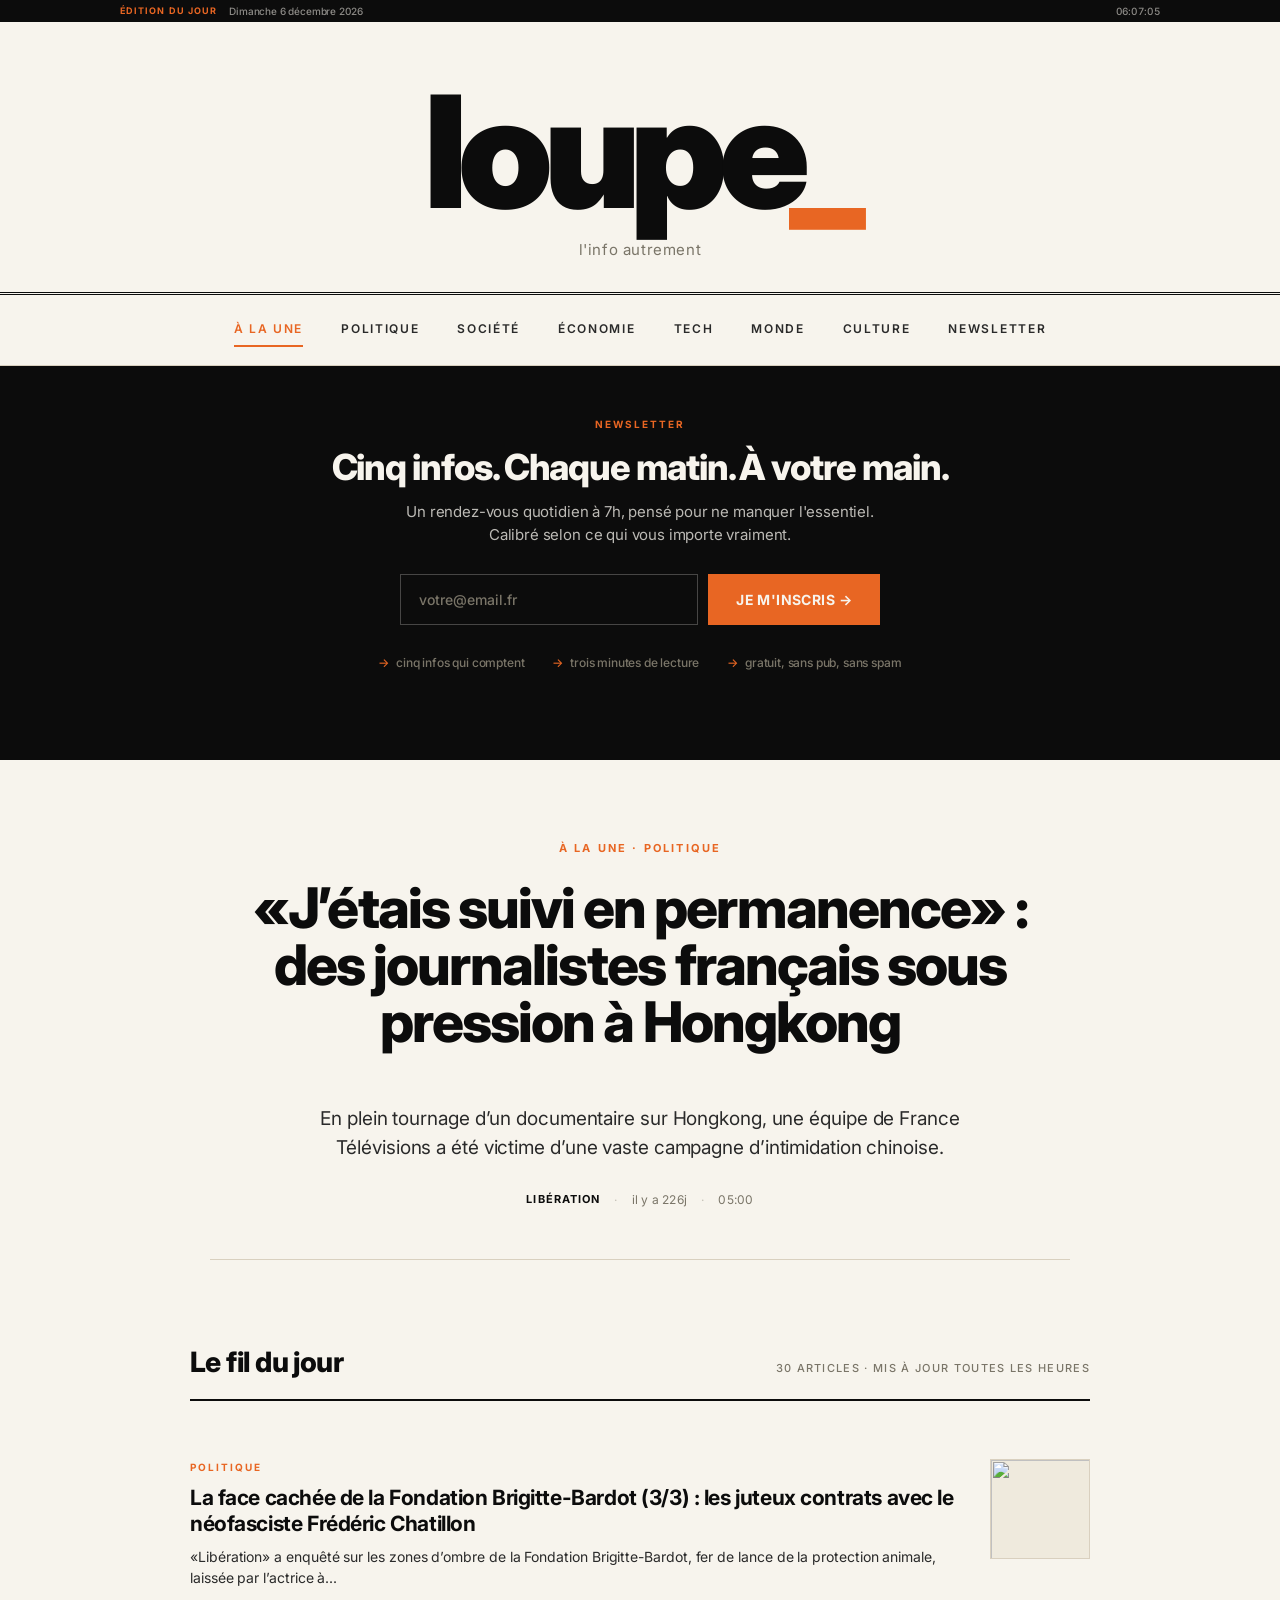
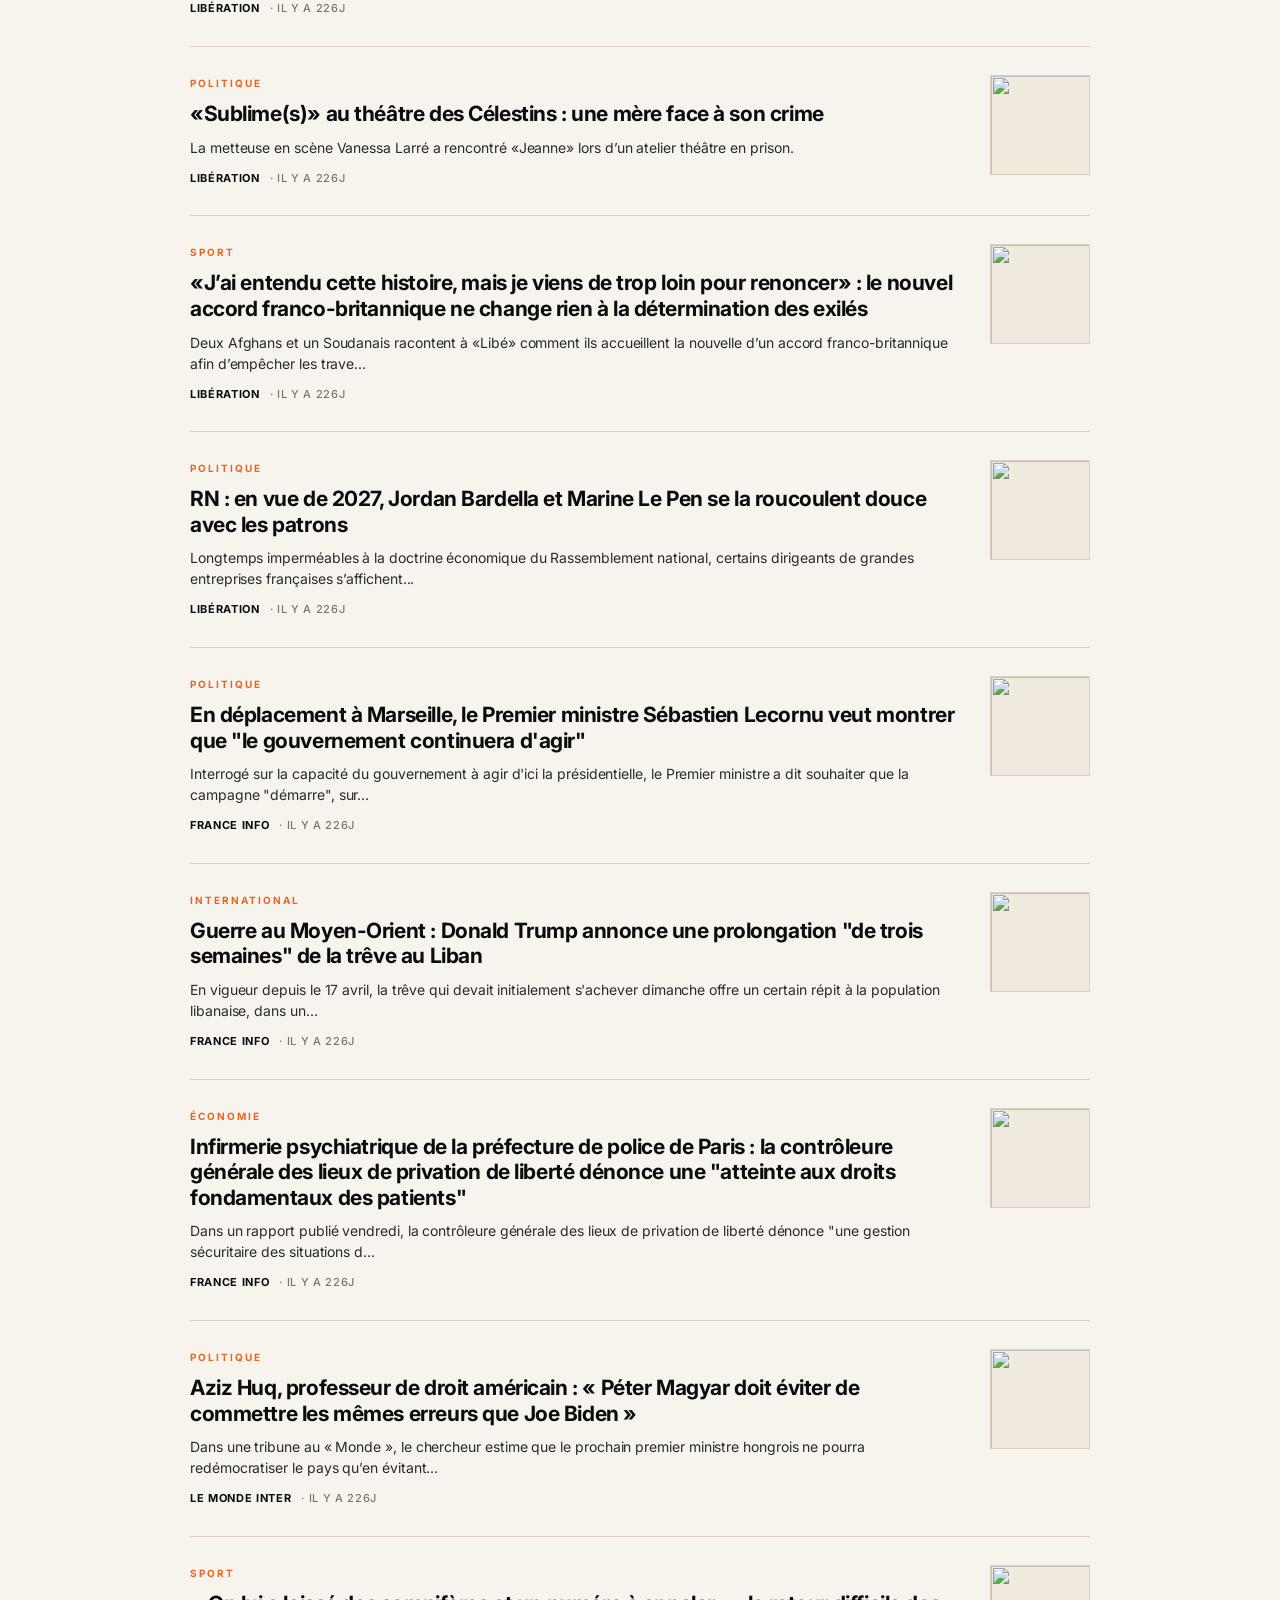
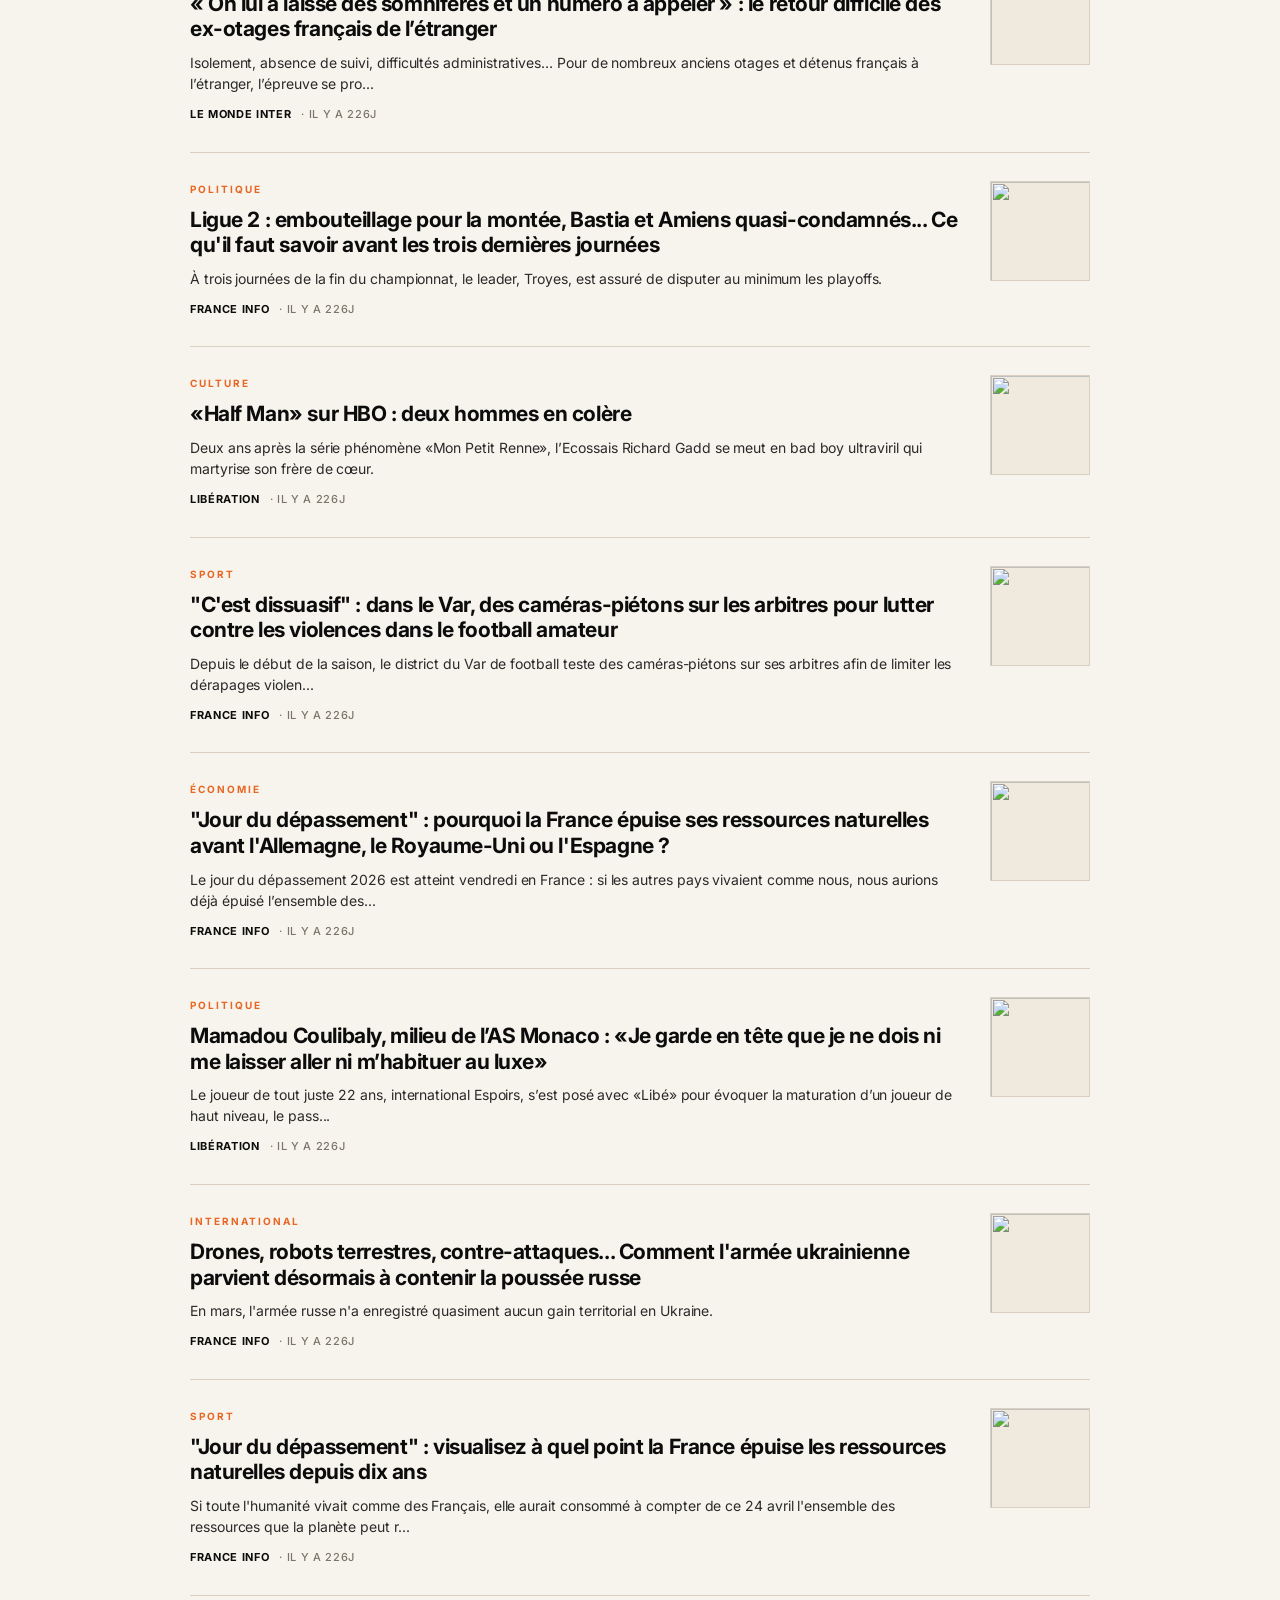
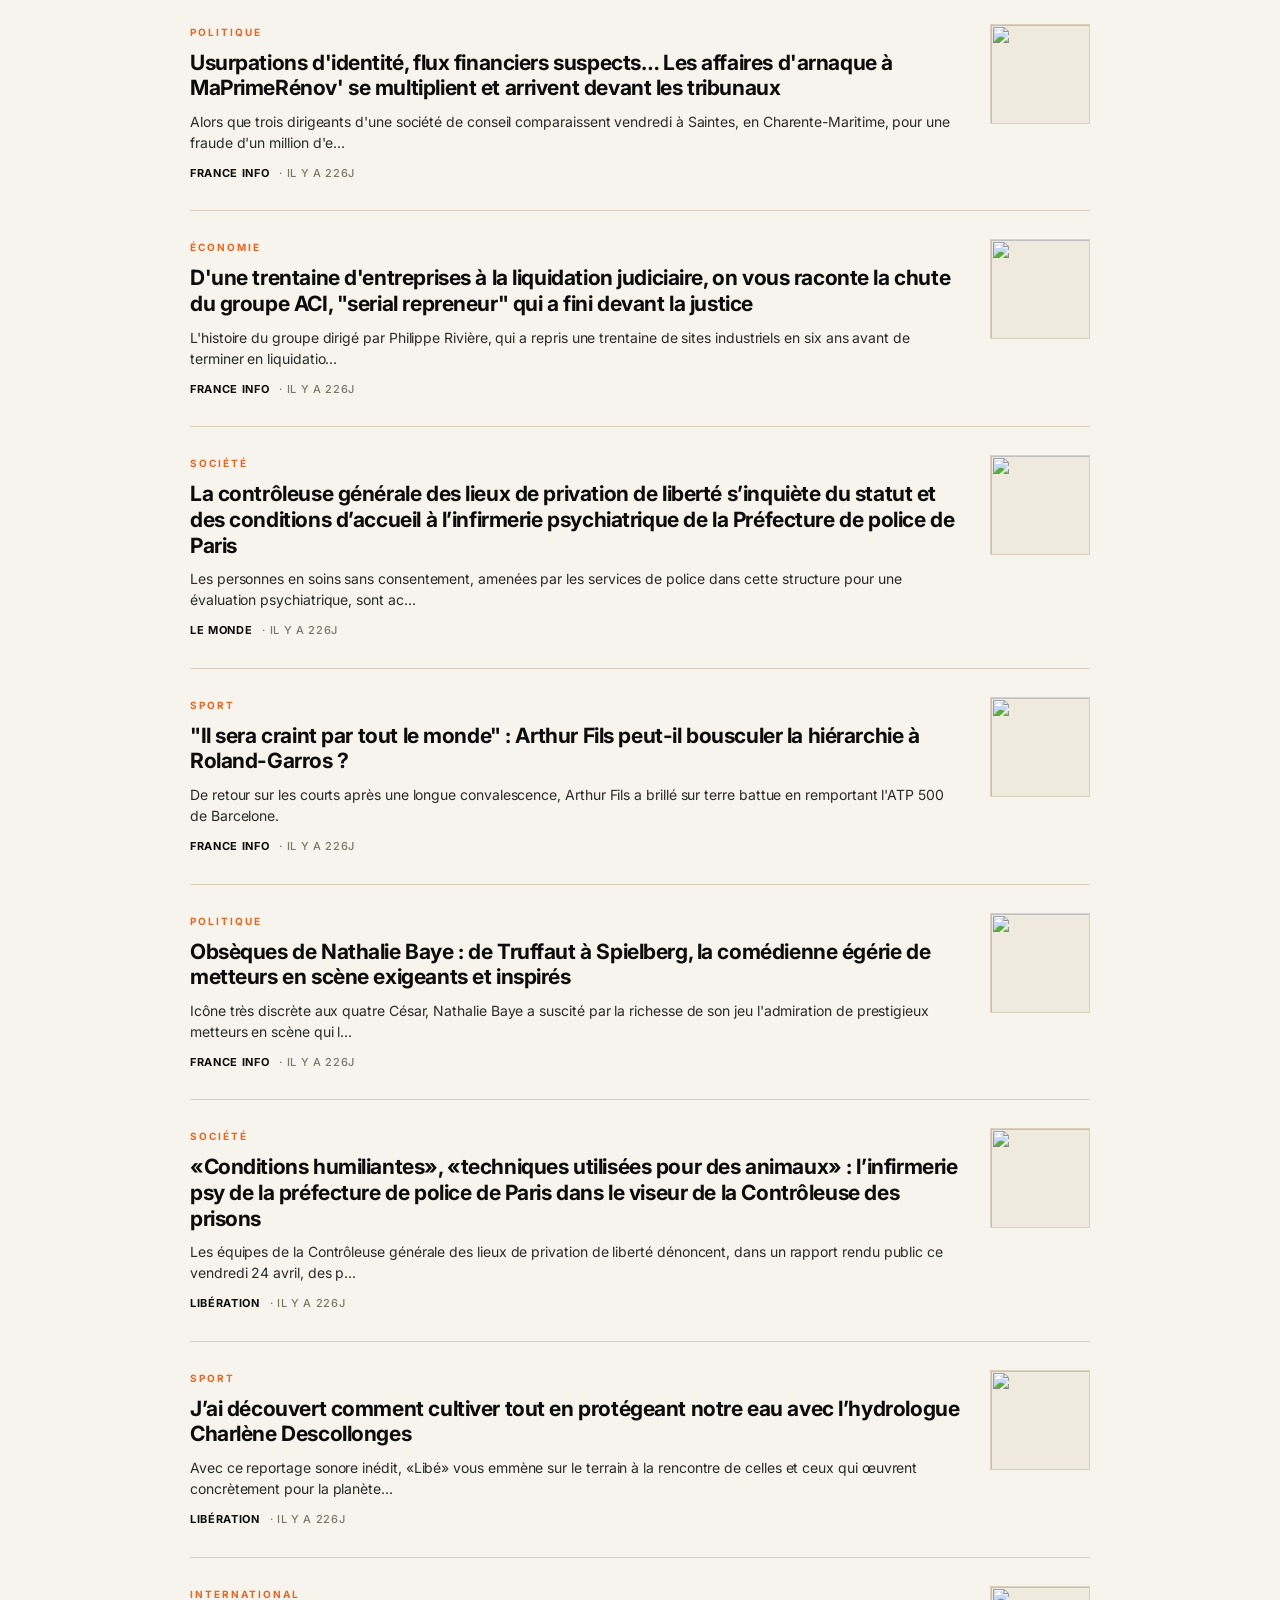
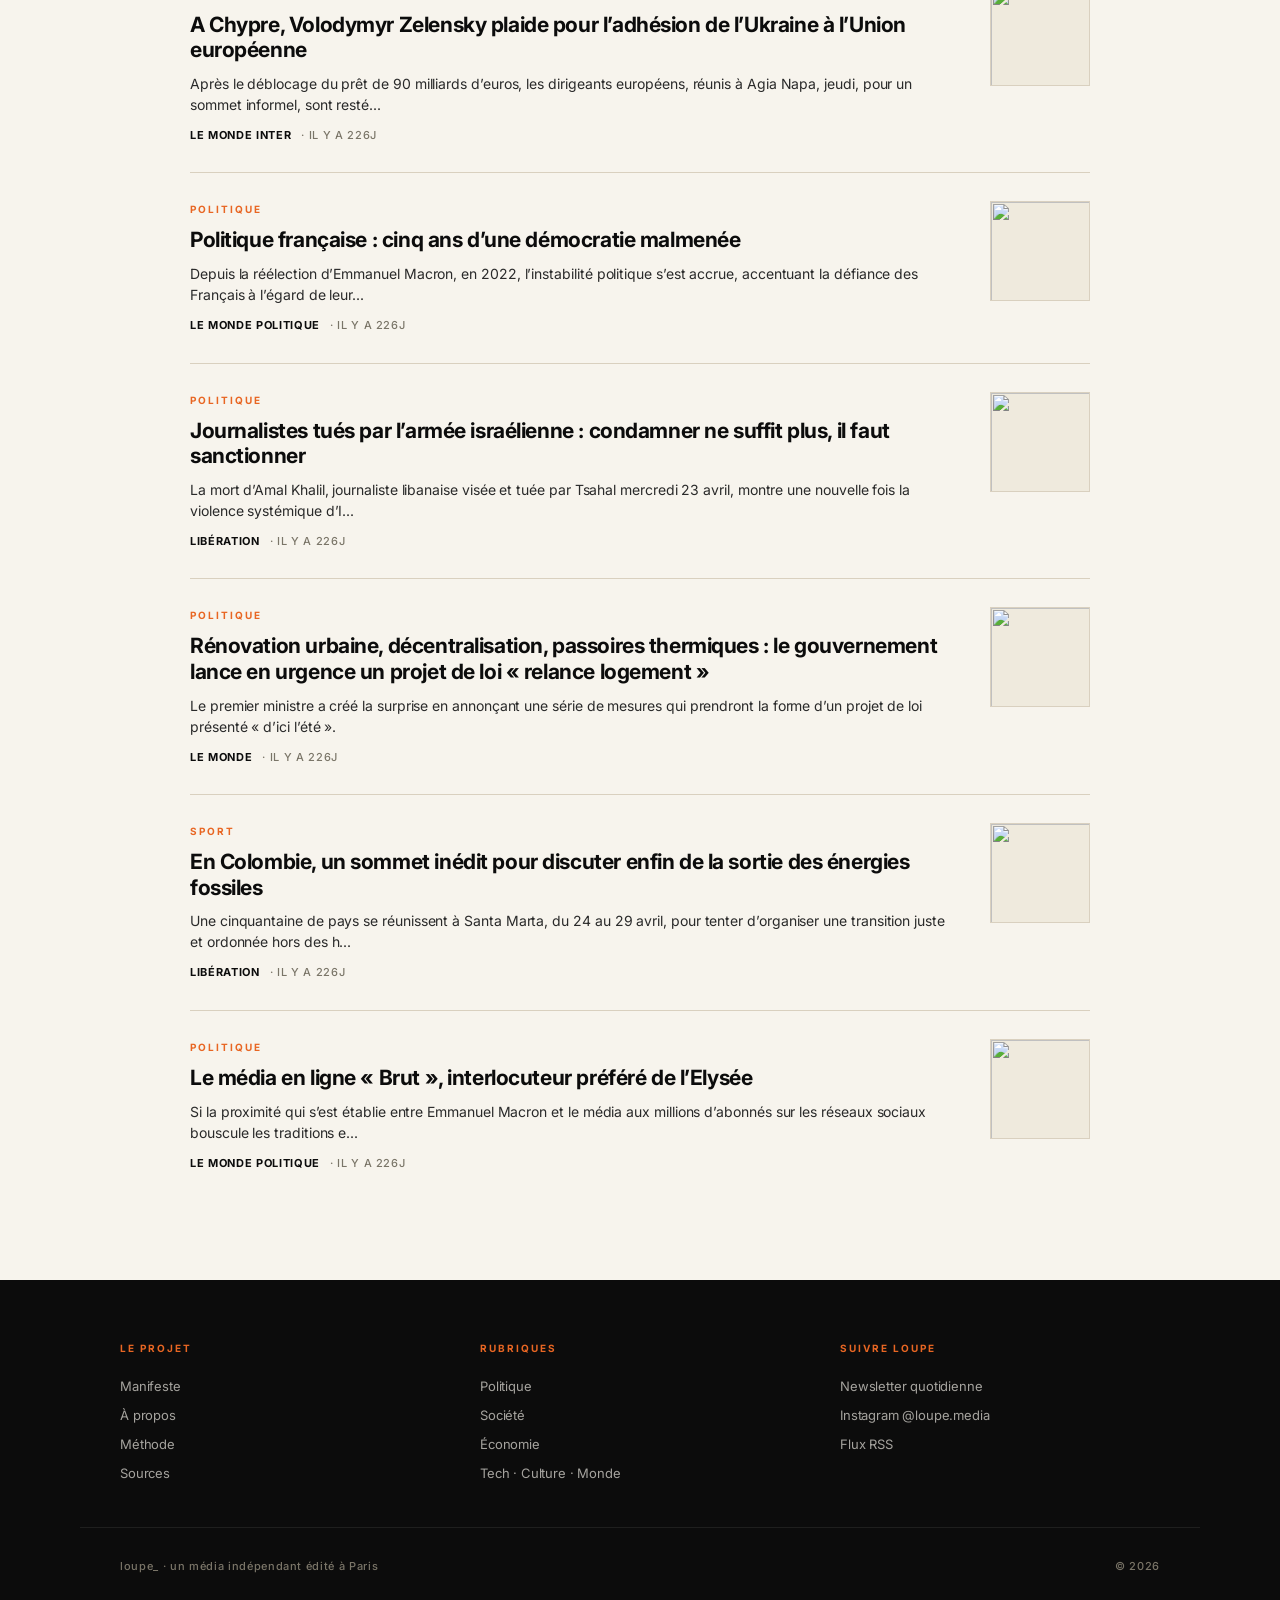
==== commit 79de3213: "Rename index (1).html to index.html" ====
--- a/site/index.html
+++ b/site/index.html
@@ -1,170 +1,123 @@
 <!DOCTYPE html>
 <html lang="fr">
 <head>
-<meta charset="UTF-8" />
-<meta name="viewport" content="width=device-width, initial-scale=1.0" />
-<title>loupe — voir l'info autrement</title>
-<meta name="description" content="Loupe. Voir l'info autrement. Cinq infos chaque matin à 7h." />
+<meta charset="UTF-8">
+<meta name="viewport" content="width=device-width,initial-scale=1">
+<title>loupe_ · l'info autrement</title>
+<meta name="description" content="Loupe — un média indépendant pour voir l'info autrement. Cinq infos chaque matin, triées avec soin.">
 
 <link rel="preconnect" href="https://fonts.googleapis.com">
 <link rel="preconnect" href="https://fonts.gstatic.com" crossorigin>
-<link href="https://fonts.googleapis.com/css2?family=JetBrains+Mono:ital,wght@0,400;0,500;0,700;0,800;1,400;1,500&display=swap" rel="stylesheet">
+<link href="https://fonts.googleapis.com/css2?family=Inter:wght@400;500;600;700;800;900&display=swap" rel="stylesheet">
 
-<link rel="stylesheet" href="style.css" />
-<link rel="alternate" type="application/rss+xml" title="Loupe — Flux RSS" href="feed.xml" />
+<link rel="alternate" type="application/rss+xml" title="Loupe — flux RSS" href="feed.xml">
+
+<link rel="stylesheet" href="style.css">
 </head>
 <body>
 
-<!-- ============ STATUS BAR ============ -->
-<div class="status">
-  <span class="status__item"><span class="dot dot--live"></span>live</span>
-  <span class="status__sep">/</span>
-  <span class="status__item" id="current-date">—</span>
-  <span class="status__spacer"></span>
-  <span class="status__item status__item--mono" id="current-time">—</span>
-</div>
-
-<!-- ============ HEADER ============ -->
-<header class="nav">
-  <a href="#" class="brand">
-    <span class="brand__name">loupe<span class="brand__cursor">_</span></span>
-    <span class="brand__tag">// voir l'info autrement</span>
-  </a>
-  <nav class="nav__links">
-    <a href="#" class="active">[à la une]</a>
-    <a href="#">politique</a>
-    <a href="#">monde</a>
-    <a href="#">société</a>
-    <a href="#">éco</a>
-    <a href="#">culture</a>
-    <a href="#">tech</a>
-    <a href="#">sport</a>
-  </nav>
-  <a href="#inscription" class="nav__cta">→ s'abonner</a>
-</header>
-
-<!-- ============ TICKER ============ -->
-<div class="ticker">
-  <span class="ticker__prompt">/live</span>
-  <div class="ticker__wrap">
-    <div class="ticker__track" id="ticker-track"></div>
+<div class="topbar">
+  <div class="topbar__inner">
+    <div class="topbar__left">
+      <span class="topbar__tag">Édition du jour</span>
+      <span class="topbar__date" id="date-long">—</span>
+    </div>
+    <span class="topbar__clock" id="clock">—</span>
   </div>
 </div>
 
-<!-- ============ HERO ============ -->
-<section class="hero container" id="hero"></section>
+<header class="masthead">
+  <div class="masthead__logo">loupe</div>
+  <div class="masthead__tagline">l'info autrement</div>
+</header>
 
-<!-- ============ FEED ============ -->
-<div class="feed-header container">
-  <h2 class="feed-header__title">// toute l'actualité</h2>
-  <div class="feed-header__meta">
-    <span id="article-count">—</span> articles · mis à jour toutes les heures
+<nav class="nav">
+  <div class="nav__inner">
+    <a class="nav__link active" data-cat="all">À la une</a>
+    <a class="nav__link" data-cat="politique">Politique</a>
+    <a class="nav__link" data-cat="societe">Société</a>
+    <a class="nav__link" data-cat="economie">Économie</a>
+    <a class="nav__link" data-cat="tech">Tech</a>
+    <a class="nav__link" data-cat="monde">Monde</a>
+    <a class="nav__link" data-cat="culture">Culture</a>
+    <a href="#newsletter" class="nav__link">Newsletter</a>
   </div>
-</div>
+</nav>
 
-<main class="feed container" id="main-feed"></main>
-
-<!-- ============ NEWSLETTER ============ -->
-<section class="newsletter" id="inscription">
+<section class="newsletter" id="newsletter">
   <div class="newsletter__inner">
-    <div class="newsletter__left">
-      <div class="newsletter__rubric">// newsletter</div>
-      <h2>
-        <span class="newsletter__line-1">cinq infos.</span>
-        <span class="newsletter__line-2">chaque matin.</span>
-        <span class="newsletter__line-3">à votre main.<span class="cursor-blink">_</span></span>
-      </h2>
-      <p class="newsletter__lede">
-        Un rendez-vous quotidien à 7h, conçu pour ne manquer l'essentiel.
-        Calibré selon ce qui vous importe vraiment.
-      </p>
-      <ul class="newsletter__perks">
-        <li><span class="perk-num">[01]</span><span>les infos qui comptent, pas les autres</span></li>
-        <li><span class="perk-num">[02]</span><span>un résumé en trois minutes. jamais plus</span></li>
-        <li><span class="perk-num">[03]</span><span>sur-mesure — vous choisissez vos rubriques</span></li>
-        <li><span class="perk-num">[04]</span><span>gratuit. sans spam. désabo en un clic</span></li>
-      </ul>
+    <div class="newsletter__tag">Newsletter</div>
+    <h2 class="newsletter__title">Cinq infos. Chaque matin. À votre main.</h2>
+    <p class="newsletter__pitch">Un rendez-vous quotidien à 7h, pensé pour ne manquer l'essentiel. Calibré selon ce qui vous importe vraiment.</p>
+    <form class="newsletter__form" id="signup-form" onsubmit="return false;">
+      <input type="email" class="newsletter__input" id="signup-email" placeholder="votre@email.fr" required>
+      <button class="newsletter__btn" id="signup-btn">Je m'inscris →</button>
+    </form>
+    <div class="newsletter__features">
+      <span>cinq infos qui comptent</span>
+      <span>trois minutes de lecture</span>
+      <span>gratuit, sans pub, sans spam</span>
     </div>
-
-    <form class="newsletter__form" id="signup-form">
-      <div class="form__head">
-        <span class="form__label">// subscribe.form</span>
-        <span class="form__status">ready</span>
-      </div>
-      <div class="field">
-        <label>&gt; prénom</label>
-        <input type="text" name="firstname" required placeholder="votre prénom" maxlength="40"/>
-      </div>
-      <div class="field">
-        <label>&gt; email</label>
-        <input type="email" name="email" required placeholder="vous@exemple.com" maxlength="120"/>
-      </div>
-      <div class="field">
-        <label>&gt; centres d'intérêt <span class="hint">[1+]</span></label>
-        <div class="chips">
-          <label class="chip"><input type="checkbox" name="interests" value="Politique"/><span>politique</span></label>
-          <label class="chip"><input type="checkbox" name="interests" value="International"/><span>international</span></label>
-          <label class="chip"><input type="checkbox" name="interests" value="Société"/><span>société</span></label>
-          <label class="chip"><input type="checkbox" name="interests" value="Économie"/><span>économie</span></label>
-          <label class="chip"><input type="checkbox" name="interests" value="Culture"/><span>culture</span></label>
-          <label class="chip"><input type="checkbox" name="interests" value="Tech"/><span>tech</span></label>
-          <label class="chip"><input type="checkbox" name="interests" value="Sport"/><span>sport</span></label>
-        </div>
-      </div>
-      <button type="submit" class="btn-submit"je m'inscris →</button>
-      <div class="newsletter__legal">
-        // en vous inscrivant, vous acceptez de recevoir l'email quotidien.<br/>
-        // données jamais revendues.
-      </div>
-      <div class="form-feedback" id="form-feedback"></div>
-    </form>
+    <div class="newsletter__status" id="signup-status"></div>
   </div>
 </section>
 
-<!-- ============ FOOTER ============ -->
-<footer class="footer">
-  <div class="footer__top">
-    <div class="footer__brand">
-      <span class="brand__name">loupe<span class="brand__cursor">_</span></span>
-      <span class="brand__tag">// voir l'info autrement</span>
+<main class="container">
+
+  <!-- Hero : article à la une -->
+  <article class="hero" id="hero-article">
+    <div class="hero__loading">// chargement...</div>
+  </article>
+
+  <!-- Fil des articles -->
+  <section class="fil">
+    <div class="fil__header">
+      <h2 class="fil__title">Le fil du jour</h2>
+      <span class="fil__counter" id="fil-counter">—</span>
     </div>
-    <div class="footer__meta">
-      <div>// publication indépendante</div>
-      <div>// édition continue</div>
+    <div id="fil-list" class="fil__list">
+      <div class="fil__loading">// chargement du flux...</div>
+    </div>
+  </section>
+
+</main>
+
+<footer class="site-footer">
+  <div class="site-footer__inner">
+    <div class="site-footer__col">
+      <h4>Le projet</h4>
+      <ul>
+        <li>Manifeste</li>
+        <li>À propos</li>
+        <li>Méthode</li>
+        <li>Sources</li>
+      </ul>
+    </div>
+    <div class="site-footer__col">
+      <h4>Rubriques</h4>
+      <ul>
+        <li>Politique</li>
+        <li>Société</li>
+        <li>Économie</li>
+        <li>Tech · Culture · Monde</li>
+      </ul>
+    </div>
+    <div class="site-footer__col">
+      <h4>Suivre loupe</h4>
+      <ul>
+        <li>Newsletter quotidienne</li>
+        <li>Instagram @loupe.media</li>
+        <li>Flux RSS</li>
+      </ul>
     </div>
   </div>
-  <div class="footer__cols">
-    <div>
-      <h4>// rubriques</h4>
-      <a href="#">politique</a>
-      <a href="#">international</a>
-      <a href="#">société</a>
-      <a href="#">économie</a>
-      <a href="#">culture</a>
-      <a href="#">tech</a>
-      <a href="#">sport</a>
-    </div>
-    <div>
-      <h4>// la rédaction</h4>
-      <a href="#">à propos</a>
-      <a href="#">charte éditoriale</a>
-      <a href="#">nos sources</a>
-      <a href="#">nous contacter</a>
-    </div>
-    <div>
-      <h4>// suivre</h4>
-      <a href="#">newsletter</a>
-      <a href="feed.xml" class="rss-link">rss</a>
-      <a href="#">instagram</a>
-      <a href="#">x / twitter</a>
-    </div>
-  </div>
-  <div class="footer__bottom">
-    <span>© 2026 loupe_</span>
-    <span>mentions légales · cgu · confidentialité</span>
+  <div class="site-footer__bottom">
+    <span>loupe_ · un média indépendant édité à Paris</span>
+    <span>© 2026</span>
   </div>
 </footer>
 
 <script src="app.js"></script>
+
 </body>
 </html>
--- a/site/style.css
+++ b/site/style.css
@@ -1,22 +1,12 @@
-/* ===================================================================
-   LOUPE — Stylesheet
-   Tout mono. JetBrains Mono partout.
-   Palette crème / encre / or préservée mais esthétique "terminal chic".
-   =================================================================== */
-
 :root {
-  --cream:       #f4efe6;
-  --cream-deep:  #ebe4d6;
-  --ink:         #111111;
-  --ink-soft:    #2a2620;
-  --muted:       #7a736a;
-  --line:        #d9d0bf;
-  --line-strong: #2a2620;
-  --gold:        #a67c3e;
-  --rouge:       #8c2e2b;
-  --green:       #3d6e4a;   /* status "live" */
-
-  --f-mono: "JetBrains Mono", "Menlo", "Consolas", monospace;
+  --cream: #f7f4ed;
+  --cream-deep: #efeadd;
+  --ink: #0c0c0c;
+  --ink-soft: #2a2a2a;
+  --orange: #e86623;
+  --orange-deep: #c95212;
+  --muted: #7a7568;
+  --line: #d9d0bf;
 }
 
 * { box-sizing: border-box; margin: 0; padding: 0; }
@@ -24,709 +14,616 @@
 html, body {
   background: var(--cream);
   color: var(--ink);
-  font-family: var(--f-mono);
-  font-size: 15px;
-  line-height: 1.55;
+  font-family: 'Inter', -apple-system, BlinkMacSystemFont, 'Helvetica Neue', sans-serif;
+  font-size: 16px;
+  line-height: 1.6;
   -webkit-font-smoothing: antialiased;
-  overflow-x: hidden;
-  font-feature-settings: "ss01", "ss02", "liga";
+  -moz-osx-font-smoothing: grayscale;
+  letter-spacing: -0.01em;
 }
 
 a { color: inherit; text-decoration: none; }
-img { max-width: 100%; display: block; }
-button { font: inherit; cursor: pointer; border: none; background: none; }
-input { font: inherit; }
-
-.container {
-  max-width: 1320px;
-  margin: 0 auto;
-  padding: 0 36px;
-}
-
-.cursor-blink {
-  display: inline-block;
-  color: var(--gold);
-  animation: blink 1s steps(2) infinite;
-}
-@keyframes blink { 50% { opacity: 0; } }
-
-/* ============ STATUS BAR ============ */
-.status {
+
+.container { max-width: 1120px; margin: 0 auto; padding: 0 40px; }
+
+/* ============== TOPBAR (minimal) ============== */
+
+.topbar {
   background: var(--ink);
   color: var(--cream);
+  padding: 3px 0;
+  font-size: 10px;
+}
+
+.topbar__inner {
+  display: flex;
+  justify-content: space-between;
+  align-items: center;
+  max-width: 1120px;
+  margin: 0 auto;
+  padding: 0 40px;
+}
+
+.topbar__left { display: flex; gap: 12px; align-items: center; }
+
+.topbar__tag {
+  color: var(--orange);
+  font-weight: 700;
+  letter-spacing: 0.12em;
+  text-transform: uppercase;
+  font-size: 9px;
+}
+
+.topbar__date, .topbar__clock {
+  color: rgba(247,244,237,0.55);
+  font-size: 10px;
+  font-weight: 500;
+}
+.topbar__clock { font-variant-numeric: tabular-nums; letter-spacing: 0.03em; }
+
+/* ============== MASTHEAD ============== */
+
+.masthead {
+  text-align: center;
+  padding: 60px 0 30px;
+  border-bottom: 3px double var(--ink);
+}
+
+.masthead__logo {
+  font-family: 'Inter', sans-serif;
+  font-weight: 900;
+  font-size: 156px;
+  line-height: 0.9;
+  letter-spacing: -0.06em;
+  color: var(--ink);
+  display: inline-block;
+  margin-bottom: 16px;
+}
+
+.masthead__logo::after {
+  content: "_";
+  color: var(--orange);
+  margin-left: -12px;
+}
+
+.masthead__tagline {
+  font-size: 15px;
+  color: var(--muted);
+  letter-spacing: 0.04em;
+  text-transform: lowercase;
+  font-weight: 400;
+}
+
+/* ============== NAVIGATION ============== */
+
+.nav {
+  border-bottom: 1px solid var(--line);
+  padding: 18px 0;
+  margin-bottom: 0;
+  background: var(--cream);
+  position: sticky;
+  top: 0;
+  z-index: 10;
+}
+
+.nav__inner {
+  display: flex;
+  justify-content: center;
+  gap: 38px;
+  align-items: center;
+  flex-wrap: wrap;
+}
+
+.nav__link {
   font-size: 12px;
-  font-weight: 400;
-  padding: 8px 36px;
-  display: flex;
-  align-items: center;
-  gap: 12px;
-  max-width: 1320px;
-  margin: 0 auto;
-}
-.status__item { color: var(--cream); }
-.status__item--mono { color: #bcbcbc; }
-.status__item--mono span { color: var(--gold); }
-.status__sep { color: #555; }
-.status__spacer { flex: 1; }
-.dot {
-  display: inline-block;
-  width: 8px;
-  height: 8px;
-  border-radius: 50%;
-  margin-right: 6px;
-  vertical-align: middle;
-}
-.dot--live {
-  background: var(--green);
-  animation: pulse 1.6s infinite;
-}
-@keyframes pulse {
-  0%, 100% { box-shadow: 0 0 0 0 rgba(61, 110, 74, 0.7); }
-  50%      { box-shadow: 0 0 0 5px rgba(61, 110, 74, 0); }
-}
-
-/* ============ NAV ============ */
-.nav {
-  max-width: 1320px;
-  margin: 0 auto;
-  padding: 22px 36px;
-  display: flex;
-  align-items: center;
-  gap: 32px;
-  border-bottom: 1px solid var(--line-strong);
-}
-
-.brand {
-  display: inline-flex;
-  flex-direction: column;
-  flex-shrink: 0;
-}
-.brand__name {
-  font-size: 26px;
-  font-weight: 800;
-  letter-spacing: -0.05em;
-  color: var(--ink);
-  line-height: 1;
-}
-.brand__cursor {
-  color: var(--gold);
-  font-weight: 800;
-  animation: blink 1s steps(2) infinite;
-}
-.brand__tag {
-  font-size: 11px;
-  color: var(--muted);
-  font-weight: 400;
-  margin-top: 4px;
-  letter-spacing: -0.01em;
-}
-
-.nav__links {
-  display: flex;
-  gap: 4px;
-  flex: 1;
-  overflow-x: auto;
-  scrollbar-width: none;
-}
-.nav__links::-webkit-scrollbar { display: none; }
-.nav__links a {
-  padding: 8px 12px;
-  font-size: 13px;
-  font-weight: 500;
-  color: var(--muted);
-  white-space: nowrap;
-  letter-spacing: -0.01em;
-  transition: all 0.12s;
-}
-.nav__links a:hover { color: var(--ink); background: var(--cream-deep); }
-.nav__links a.active { color: var(--ink); font-weight: 700; }
-
-.nav__cta {
-  background: var(--ink);
-  color: var(--cream) !important;
-  padding: 10px 16px;
-  font-size: 13px;
-  font-weight: 500;
-  letter-spacing: -0.01em;
-  transition: all 0.15s;
-  flex-shrink: 0;
-}
-.nav__cta:hover { background: var(--gold); }
-
-/* ============ TICKER ============ */
-.ticker {
-  background: var(--cream-deep);
-  border-bottom: 1px solid var(--line);
-  max-width: 1320px;
-  margin: 0 auto;
-  padding: 0 36px;
-  height: 38px;
-  display: flex;
-  align-items: center;
-  gap: 16px;
-  overflow: hidden;
-}
-.ticker__prompt {
-  font-size: 12px;
-  color: var(--gold);
-  flex-shrink: 0;
-  padding-right: 14px;
-  border-right: 1px solid var(--line);
-  font-weight: 500;
-}
-.ticker__wrap { flex: 1; overflow: hidden; }
-.ticker__track {
-  display: flex;
-  gap: 32px;
-  white-space: nowrap;
-  animation: scroll 75s linear infinite;
-  font-size: 12.5px;
+  font-weight: 600;
+  letter-spacing: 0.14em;
+  text-transform: uppercase;
   color: var(--ink-soft);
-}
-.ticker__track span { flex-shrink: 0; }
-.ticker__track span + span::before {
-  content: "·";
-  margin-right: 32px;
-  color: var(--gold);
-}
-@keyframes scroll {
-  from { transform: translateX(0); }
-  to   { transform: translateX(-50%); }
-}
-
-/* ============ HERO ============ */
-.hero {
-  padding: 56px 36px 48px;
-  display: grid;
-  grid-template-columns: 2fr 1fr;
-  gap: 40px;
-  border-bottom: 1px solid var(--line);
-}
-
-.hero__main { cursor: pointer; }
-.hero__main:hover .hero__main-title { color: var(--gold); }
-.hero__main:hover .hero__main-img { transform: scale(1.01); }
-
-.hero__main-cat {
-  display: inline-block;
-  font-size: 12px;
-  font-weight: 500;
-  color: var(--gold);
-  margin-bottom: 16px;
-  letter-spacing: -0.01em;
-}
-.hero__main-cat::before { content: "// "; color: var(--muted); }
-
-.hero__main-img-wrap {
-  overflow: hidden;
-  margin-bottom: 22px;
-  background: var(--cream-deep);
-  aspect-ratio: 16/9;
-  border: 1px solid var(--line-strong);
-}
-.hero__main-img {
-  width: 100%; height: 100%;
-  object-fit: cover;
-  transition: transform 0.5s ease;
-  filter: contrast(1.02);
-}
-.hero__main-title {
-  font-size: clamp(30px, 4vw, 52px);
-  font-weight: 700;
-  line-height: 1.05;
-  letter-spacing: -0.045em;
-  color: var(--ink);
-  margin-bottom: 14px;
-  transition: color 0.2s;
-}
-.hero__main-sum {
-  font-size: 16px;
-  font-weight: 400;
-  line-height: 1.65;
-  color: var(--ink-soft);
-  max-width: 740px;
-  white-space: pre-line;
-}
-.hero__main-sum,
-.card__sum,
-.hero__side-sum {
-  white-space: pre-line;
-}
-.hero__main-meta {
-  margin-top: 18px;
-  font-size: 12px;
-  color: var(--muted);
-  font-weight: 400;
-}
-.hero__main-meta .src { color: var(--ink); font-weight: 700; }
-.hero__main-meta .sep { margin: 0 8px; color: var(--gold); }
-
-.hero__side { display: flex; flex-direction: column; gap: 28px; }
-.hero__side-item {
   cursor: pointer;
-  padding-bottom: 24px;
-  border-bottom: 1px solid var(--line);
-}
-.hero__side-item:last-child { border-bottom: none; padding-bottom: 0; }
-.hero__side-item:hover .hero__side-title { color: var(--gold); }
-
-.hero__side-cat {
-  font-size: 11px;
-  color: var(--gold);
-  margin-bottom: 8px;
-  font-weight: 500;
-}
-.hero__side-cat::before { content: "// "; color: var(--muted); }
-.hero__side-title {
-  font-size: 19px;
-  font-weight: 700;
-  line-height: 1.18;
-  letter-spacing: -0.03em;
-  margin-bottom: 8px;
+  padding: 6px 0;
   transition: color 0.15s;
-}
-.hero__side-sum {
-  font-size: 13px;
-  color: var(--ink-soft);
-  line-height: 1.55;
-}
-.hero__side-meta {
-  margin-top: 10px;
-  font-size: 11px;
-  color: var(--muted);
-}
-.hero__side-meta .src { color: var(--ink); font-weight: 700; }
-
-/* ============ FEED HEADER ============ */
-.feed-header {
-  padding: 48px 36px 20px;
-  display: flex;
-  justify-content: space-between;
-  align-items: baseline;
-  border-bottom: 1px solid var(--line);
-}
-.feed-header__title {
-  font-size: 22px;
-  font-weight: 700;
-  letter-spacing: -0.04em;
-  color: var(--ink);
-}
-.feed-header__meta {
-  font-size: 12px;
-  color: var(--muted);
-}
-.feed-header__meta span { color: var(--ink); font-weight: 700; }
-
-/* ============ FEED ============ */
-.feed {
-  padding: 40px 36px 80px;
-  display: grid;
-  grid-template-columns: repeat(12, 1fr);
-  gap: 40px 32px;
-}
-
-.card {
-  cursor: pointer;
-  display: flex;
-  flex-direction: column;
-}
-.card:hover .card__title { color: var(--gold); }
-.card:hover .card__img { transform: scale(1.015); }
-
-.card__img-wrap {
-  overflow: hidden;
-  background: var(--cream-deep);
-  margin-bottom: 14px;
-  aspect-ratio: 4/3;
-  border: 1px solid var(--line-strong);
-}
-.card__img {
-  width: 100%; height: 100%;
-  object-fit: cover;
-  transition: transform 0.5s ease;
-  filter: contrast(1.02);
-}
-
-.card__cat {
-  display: inline-block;
-  font-size: 11px;
-  color: var(--gold);
-  margin-bottom: 8px;
-  font-weight: 500;
-}
-.card__cat::before { content: "// "; color: var(--muted); }
-
-.card__title {
-  font-size: 19px;
-  font-weight: 700;
-  line-height: 1.18;
-  letter-spacing: -0.03em;
-  color: var(--ink);
-  margin-bottom: 10px;
-  transition: color 0.15s;
-}
-.card__sum {
-  font-size: 13px;
-  color: var(--ink-soft);
-  line-height: 1.55;
-  flex: 1;
-}
-.card__meta {
-  margin-top: 14px;
-  padding-top: 10px;
-  border-top: 1px dashed var(--line);
-  font-size: 11px;
-  color: var(--muted);
-  display: flex;
-  justify-content: space-between;
-}
-.card__meta .src { color: var(--ink); font-weight: 700; }
-
-.card--l { grid-column: span 6; }
-.card--l .card__title { font-size: 24px; }
-.card--l .card__sum { font-size: 14px; }
-
-.card--m { grid-column: span 4; }
-
-.card--s { grid-column: span 3; }
-.card--s .card__img-wrap { aspect-ratio: 1/1; }
-.card--s .card__title { font-size: 15px; }
-.card--s .card__sum { font-size: 12px; }
-
-/* ============ NEWSLETTER ============ */
+  border-bottom: 2px solid transparent;
+}
+
+.nav__link:hover { color: var(--orange); }
+
+.nav__link.active {
+  color: var(--orange);
+  border-bottom-color: var(--orange);
+}
+
+/* ============== NEWSLETTER ============== */
+
 .newsletter {
   background: var(--ink);
   color: var(--cream);
-  padding: 100px 36px;
-  position: relative;
-}
-.newsletter::before {
-  content: "// begin subscribe block";
-  position: absolute;
-  top: 18px;
-  left: 36px;
+  padding: 50px 0;
+  margin: 0 0 60px;
+  text-align: center;
+}
+
+.newsletter__inner { max-width: 900px; margin: 0 auto; padding: 0 40px; }
+
+.newsletter__tag {
+  font-size: 10px;
+  letter-spacing: 0.2em;
+  text-transform: uppercase;
+  color: var(--orange);
+  font-weight: 700;
+  margin-bottom: 16px;
+}
+
+.newsletter__title {
+  font-family: 'Inter', sans-serif;
+  font-weight: 800;
+  font-size: 36px;
+  line-height: 1.1;
+  letter-spacing: -0.03em;
+  margin-bottom: 14px;
+}
+
+.newsletter__pitch {
+  font-size: 15px;
+  line-height: 1.5;
+  margin: 0 auto 28px;
+  color: rgba(247,244,237,0.75);
+  max-width: 520px;
+  font-weight: 400;
+}
+
+.newsletter__form {
+  display: flex;
+  gap: 10px;
+  max-width: 480px;
+  margin: 0 auto;
+}
+
+.newsletter__input {
+  flex: 1;
+  background: transparent;
+  border: 1px solid rgba(247,244,237,0.25);
+  padding: 16px 18px;
+  color: var(--cream);
+  font-family: 'Inter', sans-serif;
+  font-size: 14px;
+  border-radius: 0;
+  outline: none;
+  font-weight: 500;
+}
+
+.newsletter__input:focus { border-color: var(--orange); }
+.newsletter__input::placeholder { color: var(--muted); }
+
+.newsletter__btn {
+  background: var(--orange);
+  color: var(--cream);
+  border: none;
+  padding: 16px 28px;
+  font-family: 'Inter', sans-serif;
+  font-size: 14px;
+  font-weight: 700;
+  letter-spacing: 0.03em;
+  cursor: pointer;
+  transition: background 0.15s;
+  text-transform: uppercase;
+}
+
+.newsletter__btn:hover { background: var(--orange-deep); }
+
+.newsletter__features {
+  display: flex;
+  gap: 28px;
+  margin-top: 28px;
+  font-size: 12px;
+  color: var(--muted);
+  flex-wrap: wrap;
+  justify-content: center;
+  font-weight: 500;
+}
+
+.newsletter__features span::before {
+  content: "→ ";
+  color: var(--orange);
+  margin-right: 4px;
+}
+
+.newsletter__status {
+  margin-top: 18px;
+  font-size: 13px;
+  color: var(--orange);
+  min-height: 20px;
+  font-weight: 500;
+}
+
+/* ============== HERO ============== */
+
+.hero {
+  margin-bottom: 80px;
+  padding: 20px 0 50px;
+  border-bottom: 1px solid var(--line);
+  cursor: pointer;
+  max-width: 860px;
+  margin-left: auto;
+  margin-right: auto;
+}
+
+.hero__loading, .fil__loading {
+  text-align: center;
+  color: var(--muted);
+  padding: 60px 0;
+  font-size: 14px;
+}
+
+.hero__category {
   font-size: 11px;
-  color: #555;
-}
-.newsletter::after {
-  content: "// end subscribe block";
-  position: absolute;
-  bottom: 18px;
-  left: 36px;
+  font-weight: 700;
+  letter-spacing: 0.2em;
+  color: var(--orange);
+  text-transform: uppercase;
+  margin-bottom: 22px;
+  text-align: center;
+}
+
+.hero__title {
+  font-family: 'Inter', sans-serif;
+  font-weight: 800;
+  font-size: 56px;
+  line-height: 1.02;
+  letter-spacing: -0.035em;
+  color: var(--ink);
+  margin-bottom: 24px;
+  text-align: center;
+}
+
+.hero:hover .hero__title { color: var(--orange-deep); }
+
+.hero__img-wrap {
+  margin: 0 auto 30px;
+  max-width: 720px;
+  overflow: hidden;
+}
+
+.hero__img {
+  width: 100%;
+  height: auto;
+  max-height: 400px;
+  object-fit: cover;
+  display: block;
+}
+
+.hero__chapo {
+  font-size: 19px;
+  line-height: 1.5;
+  color: var(--ink-soft);
+  margin-bottom: 28px;
+  text-align: center;
+  max-width: 680px;
+  margin-left: auto;
+  margin-right: auto;
+  font-weight: 400;
+  letter-spacing: -0.005em;
+}
+
+.hero__meta {
+  display: flex;
+  gap: 14px;
+  align-items: center;
+  font-size: 12px;
+  color: var(--muted);
+  justify-content: center;
+  letter-spacing: 0.02em;
+}
+
+.hero__source {
+  font-weight: 700;
+  color: var(--ink);
+  text-transform: uppercase;
+  letter-spacing: 0.1em;
   font-size: 11px;
-  color: #555;
-}
-
-.newsletter__inner {
-  max-width: 1160px;
+}
+
+.hero__dot { opacity: 0.4; }
+
+/* ============== FIL ============== */
+
+.fil { max-width: 900px; margin: 0 auto; }
+
+.fil__header {
+  display: flex;
+  justify-content: space-between;
+  align-items: baseline;
+  border-bottom: 2px solid var(--ink);
+  padding-bottom: 14px;
+  margin-bottom: 30px;
+}
+
+.fil__title {
+  font-family: 'Inter', sans-serif;
+  font-weight: 800;
+  font-size: 28px;
+  letter-spacing: -0.02em;
+}
+
+.fil__counter {
+  font-size: 11px;
+  color: var(--muted);
+  letter-spacing: 0.12em;
+  text-transform: uppercase;
+  font-variant-numeric: tabular-nums;
+  font-weight: 500;
+}
+
+.article {
+  padding: 28px 0;
+  border-bottom: 1px solid var(--line);
+  cursor: pointer;
+  display: grid;
+  grid-template-columns: 1fr 100px;
+  gap: 30px;
+  align-items: start;
+  transition: transform 0.2s;
+}
+
+.article:hover .article__title { color: var(--orange-deep); }
+.article:last-child { border-bottom: none; }
+.article__body { min-width: 0; }
+
+.article__category {
+  font-size: 10px;
+  font-weight: 700;
+  letter-spacing: 0.2em;
+  color: var(--orange);
+  text-transform: uppercase;
+  margin-bottom: 10px;
+}
+
+.article__title {
+  font-family: 'Inter', sans-serif;
+  font-weight: 700;
+  font-size: 21px;
+  line-height: 1.22;
+  letter-spacing: -0.02em;
+  margin-bottom: 10px;
+  color: var(--ink);
+  transition: color 0.2s;
+}
+
+.article__chapo {
+  font-size: 14px;
+  line-height: 1.5;
+  color: var(--ink-soft);
+  margin-bottom: 12px;
+  letter-spacing: -0.005em;
+  display: -webkit-box;
+  -webkit-line-clamp: 2;
+  -webkit-box-orient: vertical;
+  overflow: hidden;
+}
+
+.article__meta {
+  font-size: 11px;
+  color: var(--muted);
+  letter-spacing: 0.06em;
+  text-transform: uppercase;
+  display: flex;
+  gap: 10px;
+  font-weight: 500;
+}
+
+.article__source { font-weight: 700; color: var(--ink); }
+
+.article__img {
+  width: 100px;
+  height: 100px;
+  object-fit: cover;
+  background: var(--cream-deep);
+  border: 1px solid var(--line);
+}
+
+/* ============== FOOTER ============== */
+
+.site-footer {
+  background: var(--ink);
+  color: var(--muted);
+  padding: 60px 0 40px;
+  margin-top: 80px;
+  font-size: 13px;
+}
+
+.site-footer__inner {
+  max-width: 1120px;
   margin: 0 auto;
+  padding: 0 40px;
   display: grid;
-  grid-template-columns: 1.1fr 1fr;
-  gap: 70px;
-  align-items: start;
-}
-
-.newsletter__rubric {
+  grid-template-columns: 1fr 1fr 1fr;
+  gap: 40px;
+}
+
+.site-footer__col h4 {
+  color: var(--orange);
+  font-size: 10px;
+  letter-spacing: 0.2em;
+  text-transform: uppercase;
+  font-weight: 700;
+  margin-bottom: 16px;
+}
+
+.site-footer__col ul { list-style: none; }
+
+.site-footer__col li {
+  padding: 4px 0;
+  color: rgba(247,244,237,0.65);
   font-size: 13px;
-  color: var(--gold);
-  margin-bottom: 22px;
-  font-weight: 500;
-}
-.newsletter__left h2 {
-  font-size: clamp(44px, 5vw, 68px);
-  font-weight: 800;
-  line-height: 1.02;
-  letter-spacing: -0.055em;
-  margin-bottom: 26px;
-}
-.newsletter__line-1 { display: block; color: var(--cream); }
-.newsletter__line-2 { display: block; color: var(--cream); }
-.newsletter__line-3 { display: block; color: var(--gold); }
-
-.newsletter__lede {
-  font-size: 15px;
-  color: #cfc5b2;
-  line-height: 1.6;
-  margin-bottom: 36px;
-  max-width: 460px;
-}
-.newsletter__perks {
-  list-style: none;
-  border-top: 1px dashed #3a362e;
-}
-.newsletter__perks li {
-  padding: 14px 0;
-  border-bottom: 1px dashed #3a362e;
-  display: flex;
-  align-items: baseline;
-  gap: 16px;
-  font-size: 14px;
-  color: #e0d8c5;
-}
-.perk-num {
-  font-size: 13px;
-  color: var(--gold);
-  font-weight: 500;
-  flex-shrink: 0;
-  min-width: 38px;
-}
-
-/* FORM */
-.newsletter__form {
-  background: var(--cream);
-  color: var(--ink);
-  padding: 32px 32px 28px;
-  position: relative;
-  border: 1px solid var(--cream-deep);
-}
-.newsletter__form::before {
-  content: "";
-  position: absolute;
-  top: -1px; left: -1px; right: -1px;
-  height: 3px;
-  background: var(--gold);
-}
-
-.form__head {
-  display: flex;
-  justify-content: space-between;
-  align-items: center;
-  padding-bottom: 14px;
-  margin-bottom: 22px;
-  border-bottom: 1px dashed var(--line);
-  font-size: 12px;
-}
-.form__label { color: var(--gold); font-weight: 500; }
-.form__status {
-  color: var(--green);
-  font-weight: 500;
-  background: rgba(61, 110, 74, 0.1);
-  padding: 3px 8px;
-  border-radius: 2px;
-}
-.form__status::before {
-  content: "●";
-  margin-right: 5px;
-  font-size: 9px;
-  vertical-align: middle;
-}
-
-.field { margin-bottom: 20px; }
-.field label {
-  display: block;
-  font-size: 12px;
-  font-weight: 500;
-  color: var(--ink);
-  margin-bottom: 6px;
-}
-.field .hint {
-  color: var(--muted);
+  cursor: pointer;
+  transition: color 0.15s;
   font-weight: 400;
-  font-size: 11px;
-}
-.field input[type="text"],
-.field input[type="email"] {
-  width: 100%;
-  background: transparent;
-  color: var(--ink);
-  border: none;
-  border-bottom: 1px solid var(--line-strong);
-  padding: 8px 0;
-  font-size: 15px;
-  font-family: var(--f-mono);
-  font-weight: 500;
-  transition: border-color 0.15s;
-}
-.field input:focus {
-  outline: none;
-  border-bottom-color: var(--gold);
-}
-.field input::placeholder { color: #b5aa98; font-weight: 400; }
-
-.chips {
-  display: flex;
-  flex-wrap: wrap;
-  gap: 6px;
-}
-.chip {
-  position: relative;
-  cursor: pointer;
-}
-.chip input {
-  position: absolute;
-  opacity: 0;
-  pointer-events: none;
-}
-.chip span {
-  display: inline-block;
-  padding: 6px 12px;
-  border: 1px solid var(--line-strong);
-  background: transparent;
-  color: var(--ink);
-  font-size: 12px;
-  font-weight: 500;
-  transition: all 0.12s;
-  font-family: var(--f-mono);
-}
-.chip span::before { content: "[ ] "; color: var(--muted); }
-.chip:hover span { background: var(--cream-deep); }
-.chip input:checked + span {
-  background: var(--ink);
-  color: var(--cream);
-  border-color: var(--ink);
-}
-.chip input:checked + span::before { content: "[x] "; color: var(--gold); }
-
-.btn-submit {
-  width: 100%;
-  background: var(--ink);
-  color: var(--cream);
-  font-family: var(--f-mono);
-  font-size: 15px;
-  font-weight: 500;
-  padding: 14px;
-  border: 1px solid var(--ink);
-  margin-top: 8px;
-  transition: all 0.2s;
-  letter-spacing: -0.01em;
-}
-.btn-submit:hover {
-  background: var(--gold);
-  color: var(--ink);
-  border-color: var(--gold);
-}
-.btn-submit:disabled { opacity: 0.5; cursor: not-allowed; }
-
-.newsletter__legal {
-  margin-top: 16px;
-  font-size: 10.5px;
-  color: var(--muted);
-  line-height: 1.6;
-}
-
-.form-feedback {
-  margin-top: 14px;
-  padding: 12px 14px;
-  font-size: 13px;
-  font-weight: 500;
-  display: none;
-  border-left: 3px solid;
-}
-.form-feedback.success {
-  display: block;
-  background: var(--cream-deep);
-  border-left-color: var(--green);
-  color: var(--ink);
-}
-.form-feedback.success::before { content: "[ok] "; color: var(--green); font-weight: 700; }
-.form-feedback.error {
-  display: block;
-  background: #f5e3e0;
-  border-left-color: var(--rouge);
-  color: var(--rouge);
-}
-.form-feedback.error::before { content: "[err] "; font-weight: 700; }
-
-/* ============ FOOTER ============ */
-.footer {
-  background: var(--cream);
-  color: var(--ink);
-  padding: 60px 36px 28px;
-  border-top: 1px solid var(--line-strong);
-}
-.footer__top {
-  max-width: 1320px;
-  margin: 0 auto 40px;
-  display: flex;
-  justify-content: space-between;
-  align-items: flex-start;
-  gap: 24px;
-  padding-bottom: 28px;
-  border-bottom: 1px dashed var(--line);
-}
-.footer__meta {
-  font-size: 12px;
-  color: var(--muted);
-  text-align: right;
-  line-height: 1.7;
-}
-
-.footer__cols {
-  max-width: 1320px;
-  margin: 0 auto 40px;
-  display: grid;
-  grid-template-columns: repeat(3, 1fr);
-  gap: 48px;
-}
-.footer__cols h4 {
-  font-size: 13px;
-  font-weight: 700;
-  letter-spacing: -0.02em;
-  color: var(--ink);
-  margin-bottom: 14px;
-  padding-bottom: 10px;
-  border-bottom: 1px dashed var(--line);
-}
-.footer__cols a {
-  display: block;
-  padding: 5px 0;
-  font-size: 13px;
-  color: var(--ink-soft);
-}
-.footer__cols a::before { content: "→ "; color: var(--muted); }
-.footer__cols a:hover { color: var(--gold); }
-.footer__cols a:hover::before { color: var(--gold); }
-
-/* RSS link — accent orange subtil */
-.footer__cols a.rss-link {
-  color: #e88521;
-  font-weight: 500;
-}
-.footer__cols a.rss-link::before {
-  content: "◌ ";
-  color: #e88521;
-}
-.footer__cols a.rss-link:hover { color: #c96a12; }
-.footer__cols a.rss-link:hover::before { color: #c96a12; }
-
-.footer__bottom {
-  max-width: 1320px;
-  margin: 0 auto;
-  padding-top: 20px;
-  border-top: 1px dashed var(--line);
+}
+
+.site-footer__col li:hover { color: var(--cream); }
+
+.site-footer__bottom {
+  max-width: 1120px;
+  margin: 40px auto 0;
+  padding: 30px 40px 0;
+  border-top: 1px solid rgba(247,244,237,0.08);
   display: flex;
   justify-content: space-between;
   font-size: 11px;
   color: var(--muted);
-}
-
-/* ============ RESPONSIVE ============ */
-@media (max-width: 1024px) {
-  .hero { grid-template-columns: 1fr; gap: 36px; }
-  .card--l { grid-column: span 12; }
-  .card--m { grid-column: span 6; }
-  .card--s { grid-column: span 6; }
-  .newsletter__inner { grid-template-columns: 1fr; gap: 44px; }
-}
-
-@media (max-width: 640px) {
-  .container, .status, .nav, .ticker, .feed-header,
-  .feed, .footer { padding-left: 20px; padding-right: 20px; }
-  .status { flex-wrap: wrap; gap: 6px; font-size: 11px; }
-  .status__sep { display: none; }
-  .status__spacer { display: none; }
-  .nav { flex-wrap: wrap; gap: 16px; }
-  .nav__links { order: 3; width: 100%; }
-  .nav__cta { order: 2; margin-left: auto; }
-  .brand__tag { font-size: 10px; }
-  .hero { padding: 40px 20px 32px; }
-  .feed { padding: 28px 20px 48px; gap: 32px 20px; }
-  .card--m, .card--s { grid-column: span 12; }
-  .card--s .card__img-wrap { aspect-ratio: 16/10; }
-  .newsletter { padding: 70px 20px; }
-  .newsletter__form { padding: 24px 20px 20px; }
-  .footer__top { flex-direction: column; align-items: flex-start; }
-  .footer__meta { text-align: left; }
-  .footer__cols { grid-template-columns: 1fr; gap: 28px; }
-  .footer__bottom { flex-direction: column; gap: 8px; }
-}
+  letter-spacing: 0.06em;
+  font-weight: 500;
+}
+
+/* ============== ARTICLE PAGE (article.html) ============== */
+
+.article-page {
+  max-width: 780px;
+  margin: 60px auto;
+  padding: 0 40px;
+}
+
+.article-page .back-link {
+  display: inline-block;
+  font-size: 12px;
+  letter-spacing: 0.1em;
+  text-transform: uppercase;
+  color: var(--muted);
+  margin-bottom: 40px;
+  font-weight: 600;
+}
+
+.article-page .back-link:hover { color: var(--orange); }
+
+.article-page__cat {
+  font-size: 11px;
+  font-weight: 700;
+  letter-spacing: 0.2em;
+  color: var(--orange);
+  text-transform: uppercase;
+  margin-bottom: 20px;
+  text-align: center;
+}
+
+.article-page__title {
+  font-family: 'Inter', sans-serif;
+  font-weight: 800;
+  font-size: 48px;
+  line-height: 1.05;
+  letter-spacing: -0.035em;
+  margin-bottom: 24px;
+  text-align: center;
+}
+
+.article-page__meta {
+  display: flex;
+  gap: 14px;
+  align-items: center;
+  justify-content: center;
+  font-size: 12px;
+  color: var(--muted);
+  margin-bottom: 40px;
+  letter-spacing: 0.02em;
+}
+
+.article-page__source {
+  font-weight: 700;
+  color: var(--ink);
+  text-transform: uppercase;
+  letter-spacing: 0.1em;
+  font-size: 11px;
+}
+
+.article-page__img-wrap { margin: 0 -40px 40px; }
+.article-page__img { width: 100%; height: auto; display: block; }
+
+.article-page__body p {
+  font-size: 17px;
+  line-height: 1.75;
+  margin-bottom: 24px;
+  color: var(--ink-soft);
+  letter-spacing: -0.005em;
+}
+
+.article-page__source-box {
+  background: var(--cream-deep);
+  padding: 26px 32px;
+  margin-top: 50px;
+  border-left: 3px solid var(--orange);
+}
+
+.article-page__source-label {
+  font-size: 10px;
+  font-weight: 700;
+  letter-spacing: 0.2em;
+  text-transform: uppercase;
+  color: var(--orange);
+  margin-bottom: 10px;
+}
+
+.article-page__source-box p {
+  font-size: 14px;
+  line-height: 1.5;
+  color: var(--ink-soft);
+  margin-bottom: 14px;
+}
+
+.article-page__source-link {
+  display: inline-block;
+  font-size: 13px;
+  font-weight: 700;
+  color: var(--ink);
+  text-decoration: underline;
+  text-decoration-color: var(--orange);
+  text-underline-offset: 3px;
+  letter-spacing: 0.02em;
+}
+
+.article-page__source-link:hover { color: var(--orange); }
+
+.article-error {
+  text-align: center;
+  padding: 100px 40px;
+}
+
+.article-error h1 {
+  font-family: 'Inter', sans-serif;
+  font-weight: 800;
+  font-size: 32px;
+  margin-bottom: 14px;
+  letter-spacing: -0.03em;
+}
+
+.article-error p {
+  color: var(--muted);
+  margin-bottom: 24px;
+}
+
+/* ============== RESPONSIVE ============== */
+
+@media (max-width: 900px) {
+  .container, .topbar__inner { padding: 0 20px; }
+  .masthead { padding: 30px 0 20px; }
+  .masthead__logo { font-size: 80px; }
+  .masthead__tagline { font-size: 13px; }
+  .nav { padding: 14px 0; margin-bottom: 0; }
+  .nav__inner { gap: 18px; overflow-x: auto; flex-wrap: nowrap; padding: 0 20px; }
+  .nav__link { font-size: 11px; letter-spacing: 0.1em; white-space: nowrap; }
+  .newsletter { padding: 36px 0; margin-bottom: 40px; }
+  .newsletter__inner { padding: 0 20px; }
+  .newsletter__title { font-size: 24px; }
+  .newsletter__pitch { font-size: 14px; }
+  .newsletter__form { flex-direction: column; }
+  .hero__title { font-size: 32px; }
+  .hero__chapo { font-size: 16px; }
+  .article { grid-template-columns: 1fr 80px; gap: 16px; padding: 22px 0; }
+  .article__img { width: 80px; height: 80px; }
+  .article__title { font-size: 17px; }
+  .site-footer__inner { grid-template-columns: 1fr; gap: 26px; padding: 0 20px; }
+  .site-footer__bottom { flex-direction: column; gap: 12px; padding: 20px 20px 0; }
+  .topbar__inner { flex-direction: row; flex-wrap: wrap; gap: 8px; }
+  .article-page { margin: 30px auto; padding: 0 20px; }
+  .article-page__title { font-size: 30px; }
+  .article-page__img-wrap { margin: 0 -20px 30px; }
+  .article-page__body p { font-size: 16px; }
+}
